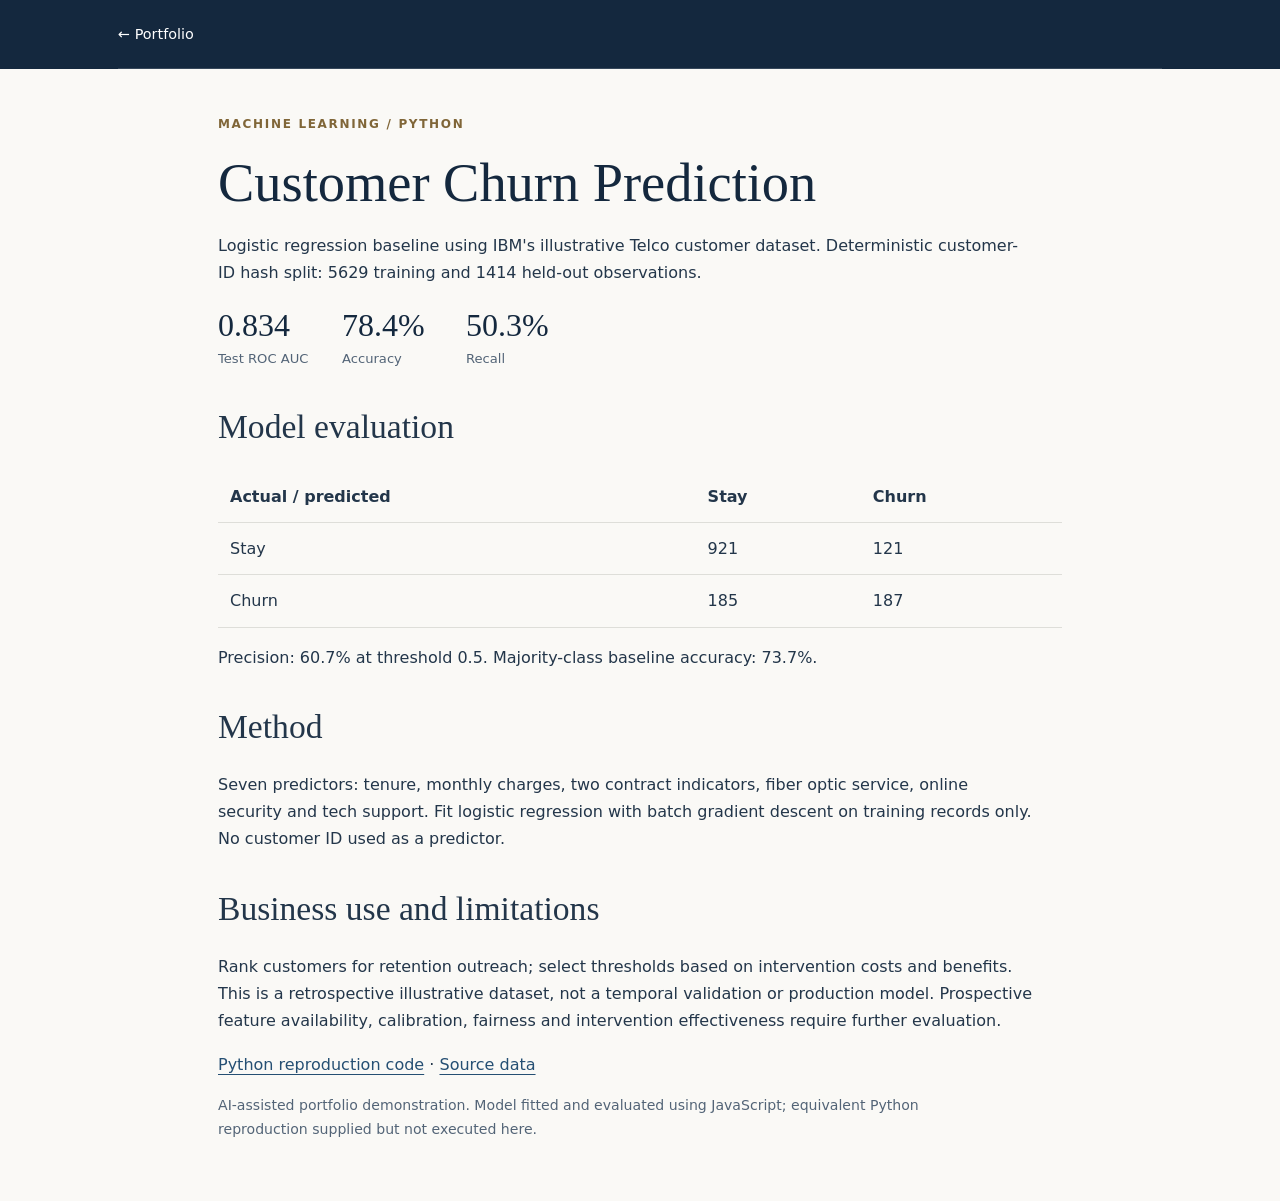
==== churn-model.html @ ad616620 "Publish evaluated churn prediction baseline" ====
<!doctype html><html lang="en"><meta charset="utf-8"><meta name="viewport" content="width=device-width,initial-scale=1"><title>Churn Prediction | Huining Diao</title><link rel="stylesheet" href="assets/portfolio.css"><body><header><div class="wrap"><nav><a href="./">← Portfolio</a></nav></div></header><article><div class="kicker">Machine learning / Python</div><h1>Customer Churn Prediction</h1><p>Logistic regression baseline using IBM's illustrative Telco customer dataset. Deterministic customer-ID hash split: 5629 training and 1414 held-out observations.</p><div class="metrics"><div><strong>0.834</strong><span>Test ROC AUC</span></div><div><strong>78.4%</strong><span>Accuracy</span></div><div><strong>50.3%</strong><span>Recall</span></div></div><h2>Model evaluation</h2><table><tr><th>Actual / predicted</th><th>Stay</th><th>Churn</th></tr><tr><td>Stay</td><td>921</td><td>121</td></tr><tr><td>Churn</td><td>185</td><td>187</td></tr></table><p>Precision: 60.7% at threshold 0.5. Majority-class baseline accuracy: 73.7%.</p><h2>Method</h2><p>Seven predictors: tenure, monthly charges, two contract indicators, fiber optic service, online security and tech support. Fit logistic regression with batch gradient descent on training records only. No customer ID used as a predictor.</p><h2>Business use and limitations</h2><p>Rank customers for retention outreach; select thresholds based on intervention costs and benefits. This is a retrospective illustrative dataset, not a temporal validation or production model. Prospective feature availability, calibration, fairness and intervention effectiveness require further evaluation.</p><p><a href="analysis/churn_model.py">Python reproduction code</a> · <a href="https://github.com/IBM/telco-customer-churn-on-icp4d/blob/master/data/Telco-Customer-Churn.csv">Source data</a></p><p class="meta">AI-assisted portfolio demonstration. Model fitted and evaluated using JavaScript; equivalent Python reproduction supplied but not executed here.</p></article></body></html>
---- assets/portfolio.css ----
:root{--navy:#14283e;--ink:#23364a;--gold:#b79a65;--paper:#faf9f6;--line:#deded9}*{box-sizing:border-box}html{scroll-behavior:smooth}body{margin:0;background:var(--paper);color:var(--ink);font:16px/1.7 system-ui,-apple-system,BlinkMacSystemFont,"Segoe UI",sans-serif}a{color:#254f73;text-underline-offset:4px}a:hover{color:#8a6b36}a:focus-visible{outline:3px solid var(--gold);outline-offset:4px}.wrap{max-width:1100px;margin:auto;padding:0 28px}header{background:var(--navy);color:#fff}nav{display:flex;justify-content:space-between;align-items:center;gap:18px;flex-wrap:wrap;padding:22px 0;border-bottom:1px solid #ffffff26}nav a{color:#fff;text-decoration:none;font-size:.9rem}nav div{display:flex;gap:20px;flex-wrap:wrap}.brand{font-weight:700;letter-spacing:.08em}.hero{padding:76px 0 68px;max-width:850px}.eyebrow{color:#dfc391;font-size:.78rem;letter-spacing:.16em;text-transform:uppercase;font-weight:700}h1,h2,h3{line-height:1.2}h1{font-family:Georgia,serif;font-weight:400;font-size:clamp(2.8rem,7vw,5.4rem);margin:16px 0}h2{font-family:Georgia,serif;font-weight:400;font-size:2.1rem;margin:0 0 24px}h3{font-size:1.15rem;margin:0 0 8px}.hero p{max-width:690px;color:#dce4ed;font-size:1.12rem}.hero .subtitle{font-size:1.35rem;color:#fff}.button{display:inline-block;padding:10px 19px;background:#e0c693;color:#14283e;text-decoration:none;font-weight:700;border-radius:4px;margin-top:12px}section{padding:54px 0;border-bottom:1px solid var(--line)}.kicker{font-size:.75rem;color:#806638;letter-spacing:.14em;text-transform:uppercase;font-weight:700;margin-bottom:8px}.grid{display:grid;grid-template-columns:repeat(2,minmax(0,1fr));gap:22px}.card{background:white;border:1px solid var(--line);border-radius:8px;padding:24px;overflow:hidden}.card img{width:100%;height:auto;display:block;border-radius:4px;margin:16px 0}.meta{font-size:.88rem;color:#536477}.role{padding:23px 0;border-top:1px solid var(--line);display:grid;grid-template-columns:1fr 2fr;gap:24px}.role p{margin:0 0 10px}.metrics{display:flex;gap:24px;flex-wrap:wrap;margin:20px 0}.metrics strong{display:block;font:2rem Georgia,serif;color:var(--navy)}.metrics span{font-size:.82rem;color:#536477}.tags{display:flex;flex-wrap:wrap;gap:8px}.tags span{border:1px solid #cdd5dd;padding:5px 12px;border-radius:4px;font-size:.88rem;background:#fff}footer{padding:30px 0;color:#536477;font-size:.85rem}article{max-width:900px;margin:auto;padding:45px 28px}article h1{font-size:clamp(2rem,5vw,3.4rem);color:var(--navy)}article img{max-width:100%;height:auto}article table{border-collapse:collapse;width:100%}article th,article td{padding:12px;border-bottom:1px solid var(--line);text-align:left}article h2{margin-top:36px}article p{max-width:80ch}@media(max-width:650px){.grid,.role{grid-template-columns:1fr}.hero{padding:45px 0}.wrap{padding:0 20px}section{padding:36px 0}nav div{gap:12px}}
/* Refinements for recruiting and accessibility */
.hero-actions{display:flex;align-items:center;gap:14px;flex-wrap:wrap;margin-top:24px}.hero-actions .button{margin:0}.secondary-button{display:inline-block;color:#fff;border:1px solid #ffffff65;padding:9px 18px;border-radius:4px;text-decoration:none;font-weight:600}.secondary-button:hover{color:#f0d5a1;border-color:#f0d5a1}.hero-proof{display:flex;gap:12px 24px;flex-wrap:wrap;margin-top:34px;padding-top:20px;border-top:1px solid #ffffff26;color:#dce4ed;font-size:.85rem}.hero-proof span:before{content:"";display:inline-block;width:6px;height:6px;background:#dfc391;margin-right:9px;vertical-align:2px}.grid>.card{display:flex;flex-direction:column;max-width:none;margin:0}.grid>.card>a:last-child{margin-top:auto;padding-top:12px;font-weight:650}.grid>.card img{aspect-ratio:16/10;object-fit:contain;background:#f7f8fa;border:1px solid #e8ebef}.card .meta{font-size:.73rem;letter-spacing:.07em;font-weight:650;margin-bottom:10px}.role .metrics{margin-bottom:0}.metrics>div{min-width:100px}.footer-inner{display:flex;justify-content:space-between;gap:20px;flex-wrap:wrap}.skip-link{position:absolute;left:12px;top:-100px;background:#fff;padding:10px;z-index:10}.skip-link:focus{top:12px}section{scroll-margin-top:16px}article img{border-radius:5px}article.card h3{margin-top:4px}a.button:hover{background:#f0d5a1;color:#14283e}@media(prefers-reduced-motion:reduce){html{scroll-behavior:auto}}@media(max-width:650px){.hero-proof{display:grid;gap:8px}.metrics{gap:15px}.metrics strong{font-size:1.65rem}.card{padding:18px}.hero-actions{align-items:stretch;flex-direction:column}.hero-actions a{text-align:center}.role{gap:10px}}
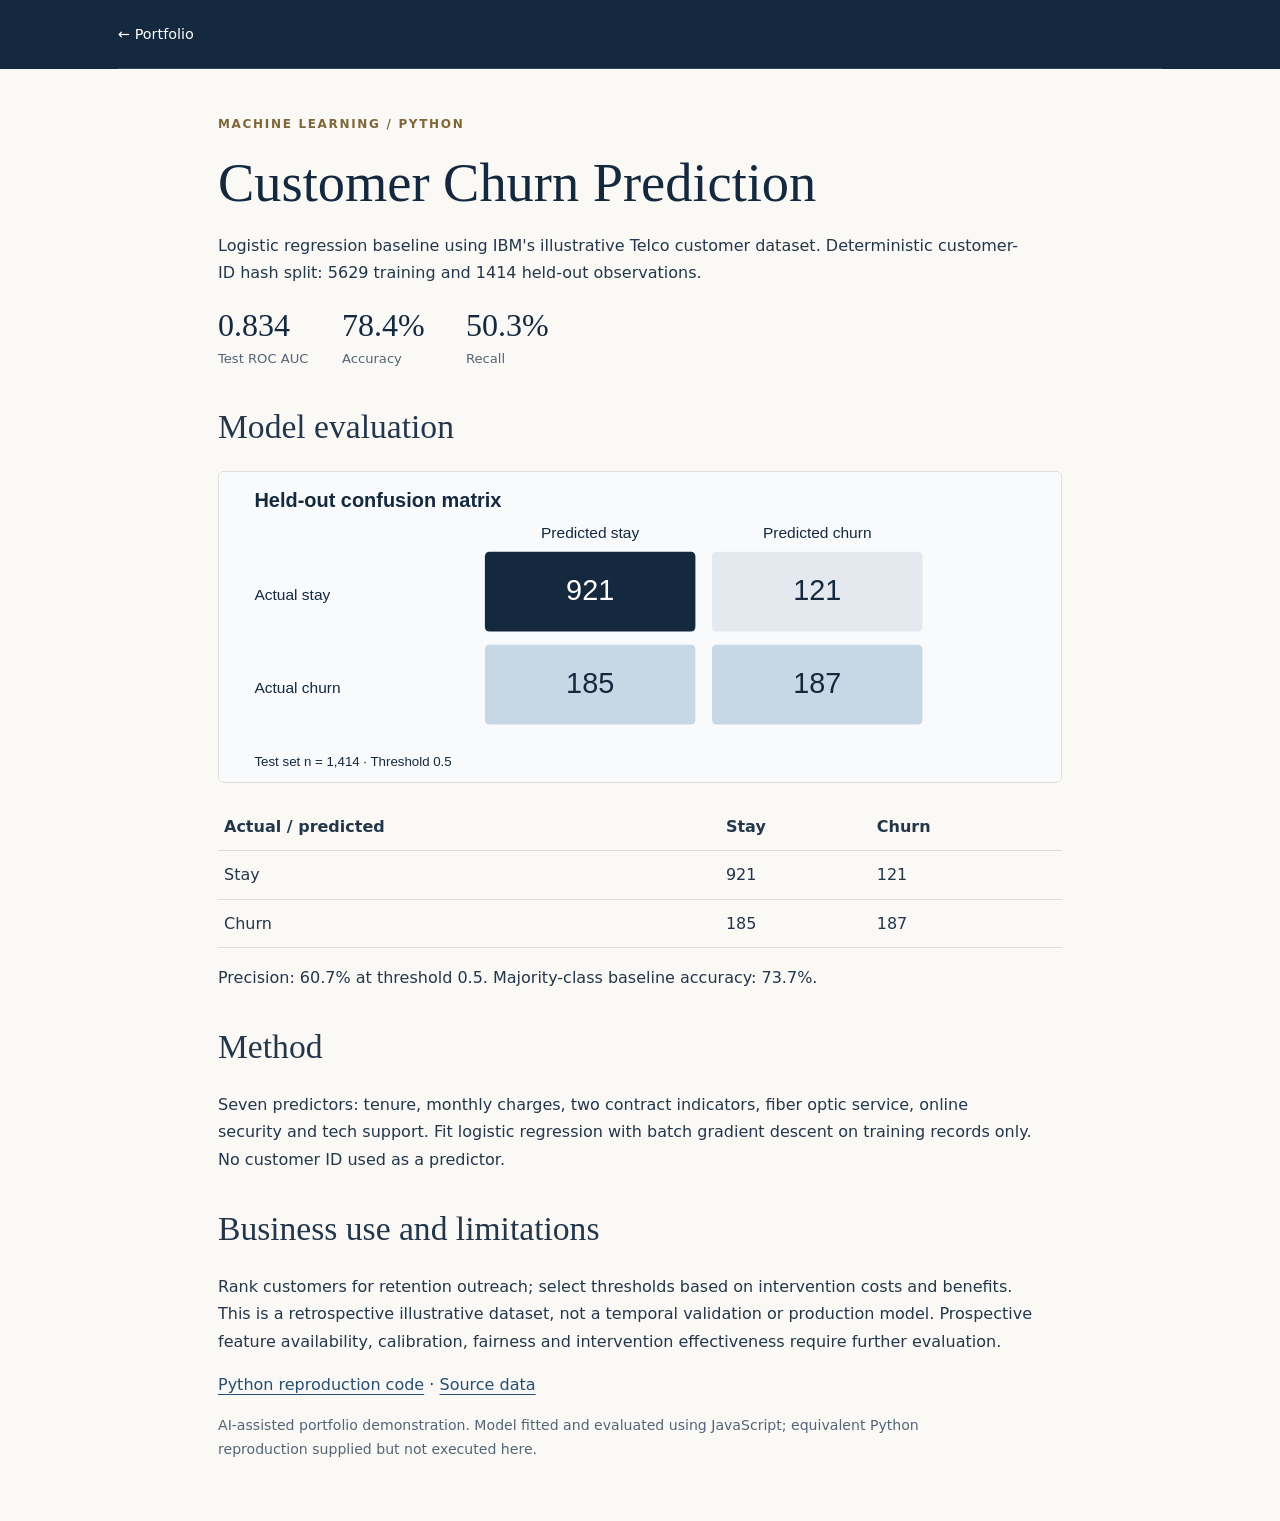
==== commit 1d56a5a6: "Add consistent analytical visualization to case study" ====
--- a/churn-model.html
+++ b/churn-model.html
@@ -1 +1 @@
-<!doctype html><html lang="en"><meta charset="utf-8"><meta name="viewport" content="width=device-width,initial-scale=1"><title>Churn Prediction | Huining Diao</title><link rel="stylesheet" href="assets/portfolio.css"><body><header><div class="wrap"><nav><a href="./">← Portfolio</a></nav></div></header><article><div class="kicker">Machine learning / Python</div><h1>Customer Churn Prediction</h1><p>Logistic regression baseline using IBM's illustrative Telco customer dataset. Deterministic customer-ID hash split: 5629 training and 1414 held-out observations.</p><div class="metrics"><div><strong>0.834</strong><span>Test ROC AUC</span></div><div><strong>78.4%</strong><span>Accuracy</span></div><div><strong>50.3%</strong><span>Recall</span></div></div><h2>Model evaluation</h2><table><tr><th>Actual / predicted</th><th>Stay</th><th>Churn</th></tr><tr><td>Stay</td><td>921</td><td>121</td></tr><tr><td>Churn</td><td>185</td><td>187</td></tr></table><p>Precision: 60.7% at threshold 0.5. Majority-class baseline accuracy: 73.7%.</p><h2>Method</h2><p>Seven predictors: tenure, monthly charges, two contract indicators, fiber optic service, online security and tech support. Fit logistic regression with batch gradient descent on training records only. No customer ID used as a predictor.</p><h2>Business use and limitations</h2><p>Rank customers for retention outreach; select thresholds based on intervention costs and benefits. This is a retrospective illustrative dataset, not a temporal validation or production model. Prospective feature availability, calibration, fairness and intervention effectiveness require further evaluation.</p><p><a href="analysis/churn_model.py">Python reproduction code</a> · <a href="https://github.com/IBM/telco-customer-churn-on-icp4d/blob/master/data/Telco-Customer-Churn.csv">Source data</a></p><p class="meta">AI-assisted portfolio demonstration. Model fitted and evaluated using JavaScript; equivalent Python reproduction supplied but not executed here.</p></article></body></html>+<!doctype html><html lang="en"><meta charset="utf-8"><meta name="viewport" content="width=device-width,initial-scale=1"><link rel="icon" href="assets/favicon.svg" type="image/svg+xml"><title>Churn Prediction | Huining Diao</title><link rel="stylesheet" href="assets/portfolio.css"><body><header><div class="wrap"><nav><a href="./">← Portfolio</a></nav></div></header><article><div class="kicker">Machine learning / Python</div><h1>Customer Churn Prediction</h1><p>Logistic regression baseline using IBM's illustrative Telco customer dataset. Deterministic customer-ID hash split: 5629 training and 1414 held-out observations.</p><div class="metrics"><div><strong>0.834</strong><span>Test ROC AUC</span></div><div><strong>78.4%</strong><span>Accuracy</span></div><div><strong>50.3%</strong><span>Recall</span></div></div><h2>Model evaluation</h2><img src="assets/churn-model.svg" alt="Model evaluation" width="760" height="280"><table><tr><th>Actual / predicted</th><th>Stay</th><th>Churn</th></tr><tr><td>Stay</td><td>921</td><td>121</td></tr><tr><td>Churn</td><td>185</td><td>187</td></tr></table><p>Precision: 60.7% at threshold 0.5. Majority-class baseline accuracy: 73.7%.</p><h2>Method</h2><p>Seven predictors: tenure, monthly charges, two contract indicators, fiber optic service, online security and tech support. Fit logistic regression with batch gradient descent on training records only. No customer ID used as a predictor.</p><h2>Business use and limitations</h2><p>Rank customers for retention outreach; select thresholds based on intervention costs and benefits. This is a retrospective illustrative dataset, not a temporal validation or production model. Prospective feature availability, calibration, fairness and intervention effectiveness require further evaluation.</p><p><a href="analysis/churn_model.py">Python reproduction code</a> · <a href="https://github.com/IBM/telco-customer-churn-on-icp4d/blob/master/data/Telco-Customer-Churn.csv">Source data</a></p><p class="meta">AI-assisted portfolio demonstration. Model fitted and evaluated using JavaScript; equivalent Python reproduction supplied but not executed here.</p></article></body></html>
--- a/assets/portfolio.css
+++ b/assets/portfolio.css
@@ -1,3 +1,4 @@
 :root{--navy:#14283e;--ink:#23364a;--gold:#b79a65;--paper:#faf9f6;--line:#deded9}*{box-sizing:border-box}html{scroll-behavior:smooth}body{margin:0;background:var(--paper);color:var(--ink);font:16px/1.7 system-ui,-apple-system,BlinkMacSystemFont,"Segoe UI",sans-serif}a{color:#254f73;text-underline-offset:4px}a:hover{color:#8a6b36}a:focus-visible{outline:3px solid var(--gold);outline-offset:4px}.wrap{max-width:1100px;margin:auto;padding:0 28px}header{background:var(--navy);color:#fff}nav{display:flex;justify-content:space-between;align-items:center;gap:18px;flex-wrap:wrap;padding:22px 0;border-bottom:1px solid #ffffff26}nav a{color:#fff;text-decoration:none;font-size:.9rem}nav div{display:flex;gap:20px;flex-wrap:wrap}.brand{font-weight:700;letter-spacing:.08em}.hero{padding:76px 0 68px;max-width:850px}.eyebrow{color:#dfc391;font-size:.78rem;letter-spacing:.16em;text-transform:uppercase;font-weight:700}h1,h2,h3{line-height:1.2}h1{font-family:Georgia,serif;font-weight:400;font-size:clamp(2.8rem,7vw,5.4rem);margin:16px 0}h2{font-family:Georgia,serif;font-weight:400;font-size:2.1rem;margin:0 0 24px}h3{font-size:1.15rem;margin:0 0 8px}.hero p{max-width:690px;color:#dce4ed;font-size:1.12rem}.hero .subtitle{font-size:1.35rem;color:#fff}.button{display:inline-block;padding:10px 19px;background:#e0c693;color:#14283e;text-decoration:none;font-weight:700;border-radius:4px;margin-top:12px}section{padding:54px 0;border-bottom:1px solid var(--line)}.kicker{font-size:.75rem;color:#806638;letter-spacing:.14em;text-transform:uppercase;font-weight:700;margin-bottom:8px}.grid{display:grid;grid-template-columns:repeat(2,minmax(0,1fr));gap:22px}.card{background:white;border:1px solid var(--line);border-radius:8px;padding:24px;overflow:hidden}.card img{width:100%;height:auto;display:block;border-radius:4px;margin:16px 0}.meta{font-size:.88rem;color:#536477}.role{padding:23px 0;border-top:1px solid var(--line);display:grid;grid-template-columns:1fr 2fr;gap:24px}.role p{margin:0 0 10px}.metrics{display:flex;gap:24px;flex-wrap:wrap;margin:20px 0}.metrics strong{display:block;font:2rem Georgia,serif;color:var(--navy)}.metrics span{font-size:.82rem;color:#536477}.tags{display:flex;flex-wrap:wrap;gap:8px}.tags span{border:1px solid #cdd5dd;padding:5px 12px;border-radius:4px;font-size:.88rem;background:#fff}footer{padding:30px 0;color:#536477;font-size:.85rem}article{max-width:900px;margin:auto;padding:45px 28px}article h1{font-size:clamp(2rem,5vw,3.4rem);color:var(--navy)}article img{max-width:100%;height:auto}article table{border-collapse:collapse;width:100%}article th,article td{padding:12px;border-bottom:1px solid var(--line);text-align:left}article h2{margin-top:36px}article p{max-width:80ch}@media(max-width:650px){.grid,.role{grid-template-columns:1fr}.hero{padding:45px 0}.wrap{padding:0 20px}section{padding:36px 0}nav div{gap:12px}}
 /* Refinements for recruiting and accessibility */
-.hero-actions{display:flex;align-items:center;gap:14px;flex-wrap:wrap;margin-top:24px}.hero-actions .button{margin:0}.secondary-button{display:inline-block;color:#fff;border:1px solid #ffffff65;padding:9px 18px;border-radius:4px;text-decoration:none;font-weight:600}.secondary-button:hover{color:#f0d5a1;border-color:#f0d5a1}.hero-proof{display:flex;gap:12px 24px;flex-wrap:wrap;margin-top:34px;padding-top:20px;border-top:1px solid #ffffff26;color:#dce4ed;font-size:.85rem}.hero-proof span:before{content:"";display:inline-block;width:6px;height:6px;background:#dfc391;margin-right:9px;vertical-align:2px}.grid>.card{display:flex;flex-direction:column;max-width:none;margin:0}.grid>.card>a:last-child{margin-top:auto;padding-top:12px;font-weight:650}.grid>.card img{aspect-ratio:16/10;object-fit:contain;background:#f7f8fa;border:1px solid #e8ebef}.card .meta{font-size:.73rem;letter-spacing:.07em;font-weight:650;margin-bottom:10px}.role .metrics{margin-bottom:0}.metrics>div{min-width:100px}.footer-inner{display:flex;justify-content:space-between;gap:20px;flex-wrap:wrap}.skip-link{position:absolute;left:12px;top:-100px;background:#fff;padding:10px;z-index:10}.skip-link:focus{top:12px}section{scroll-margin-top:16px}article img{border-radius:5px}article.card h3{margin-top:4px}a.button:hover{background:#f0d5a1;color:#14283e}@media(prefers-reduced-motion:reduce){html{scroll-behavior:auto}}@media(max-width:650px){.hero-proof{display:grid;gap:8px}.metrics{gap:15px}.metrics strong{font-size:1.65rem}.card{padding:18px}.hero-actions{align-items:stretch;flex-direction:column}.hero-actions a{text-align:center}.role{gap:10px}}+.hero-actions{display:flex;align-items:center;gap:14px;flex-wrap:wrap;margin-top:24px}.hero-actions .button{margin:0}.secondary-button{display:inline-block;color:#fff;border:1px solid #ffffff65;padding:9px 18px;border-radius:4px;text-decoration:none;font-weight:600}.secondary-button:hover{color:#f0d5a1;border-color:#f0d5a1}.hero-proof{display:flex;gap:12px 24px;flex-wrap:wrap;margin-top:34px;padding-top:20px;border-top:1px solid #ffffff26;color:#dce4ed;font-size:.85rem}.hero-proof span:before{content:"";display:inline-block;width:6px;height:6px;background:#dfc391;margin-right:9px;vertical-align:2px}.grid>.card{display:flex;flex-direction:column;max-width:none;margin:0}.grid>.card>a:last-child{margin-top:auto;padding-top:12px;font-weight:650}.grid>.card img{aspect-ratio:16/10;object-fit:contain;background:#f7f8fa;border:1px solid #e8ebef}.card .meta{font-size:.73rem;letter-spacing:.07em;font-weight:650;margin-bottom:10px}.role .metrics{margin-bottom:0}.metrics>div{min-width:100px}.footer-inner{display:flex;justify-content:space-between;gap:20px;flex-wrap:wrap}.skip-link{position:absolute;left:12px;top:-100px;background:#fff;padding:10px;z-index:10}.skip-link:focus{top:12px}section{scroll-margin-top:16px}article img{border-radius:5px}article.card h3{margin-top:4px}a.button:hover{background:#f0d5a1;color:#14283e}@media(prefers-reduced-motion:reduce){html{scroll-behavior:auto}}@media(max-width:650px){.hero-proof{display:grid;gap:8px}.metrics{gap:15px}.metrics strong{font-size:1.65rem}.card{padding:18px}.hero-actions{align-items:stretch;flex-direction:column}.hero-actions a{text-align:center}.role{gap:10px}}
+.project-grid{grid-template-columns:repeat(6,minmax(0,1fr))}.project-grid>.card{grid-column:span 2}.project-grid>.card:nth-child(n+4){grid-column:span 3}.project-grid>.card img{width:100%;height:auto;aspect-ratio:16/10;object-fit:contain;padding:8px;background:#f8fafc}.project-grid h3{min-height:2.4em}.project-grid .metrics{gap:12px}.project-grid .metrics strong{font-size:1.6rem}.project-grid .metrics>div{min-width:0;flex:1}.project-grid .metrics span{display:block;line-height:1.4}article>svg,article>img{display:block;width:100%;height:auto;margin:20px 0;border:1px solid #deded9;border-radius:6px}article table{font-size:clamp(.75rem,2.5vw,1rem);overflow-wrap:anywhere}article th,article td{padding:10px 6px}@media(max-width:850px){.project-grid>.card,.project-grid>.card:nth-child(n+4){grid-column:span 3}}@media(max-width:650px){.project-grid>.card,.project-grid>.card:nth-child(n+4){grid-column:span 6}.project-grid h3{min-height:0}}
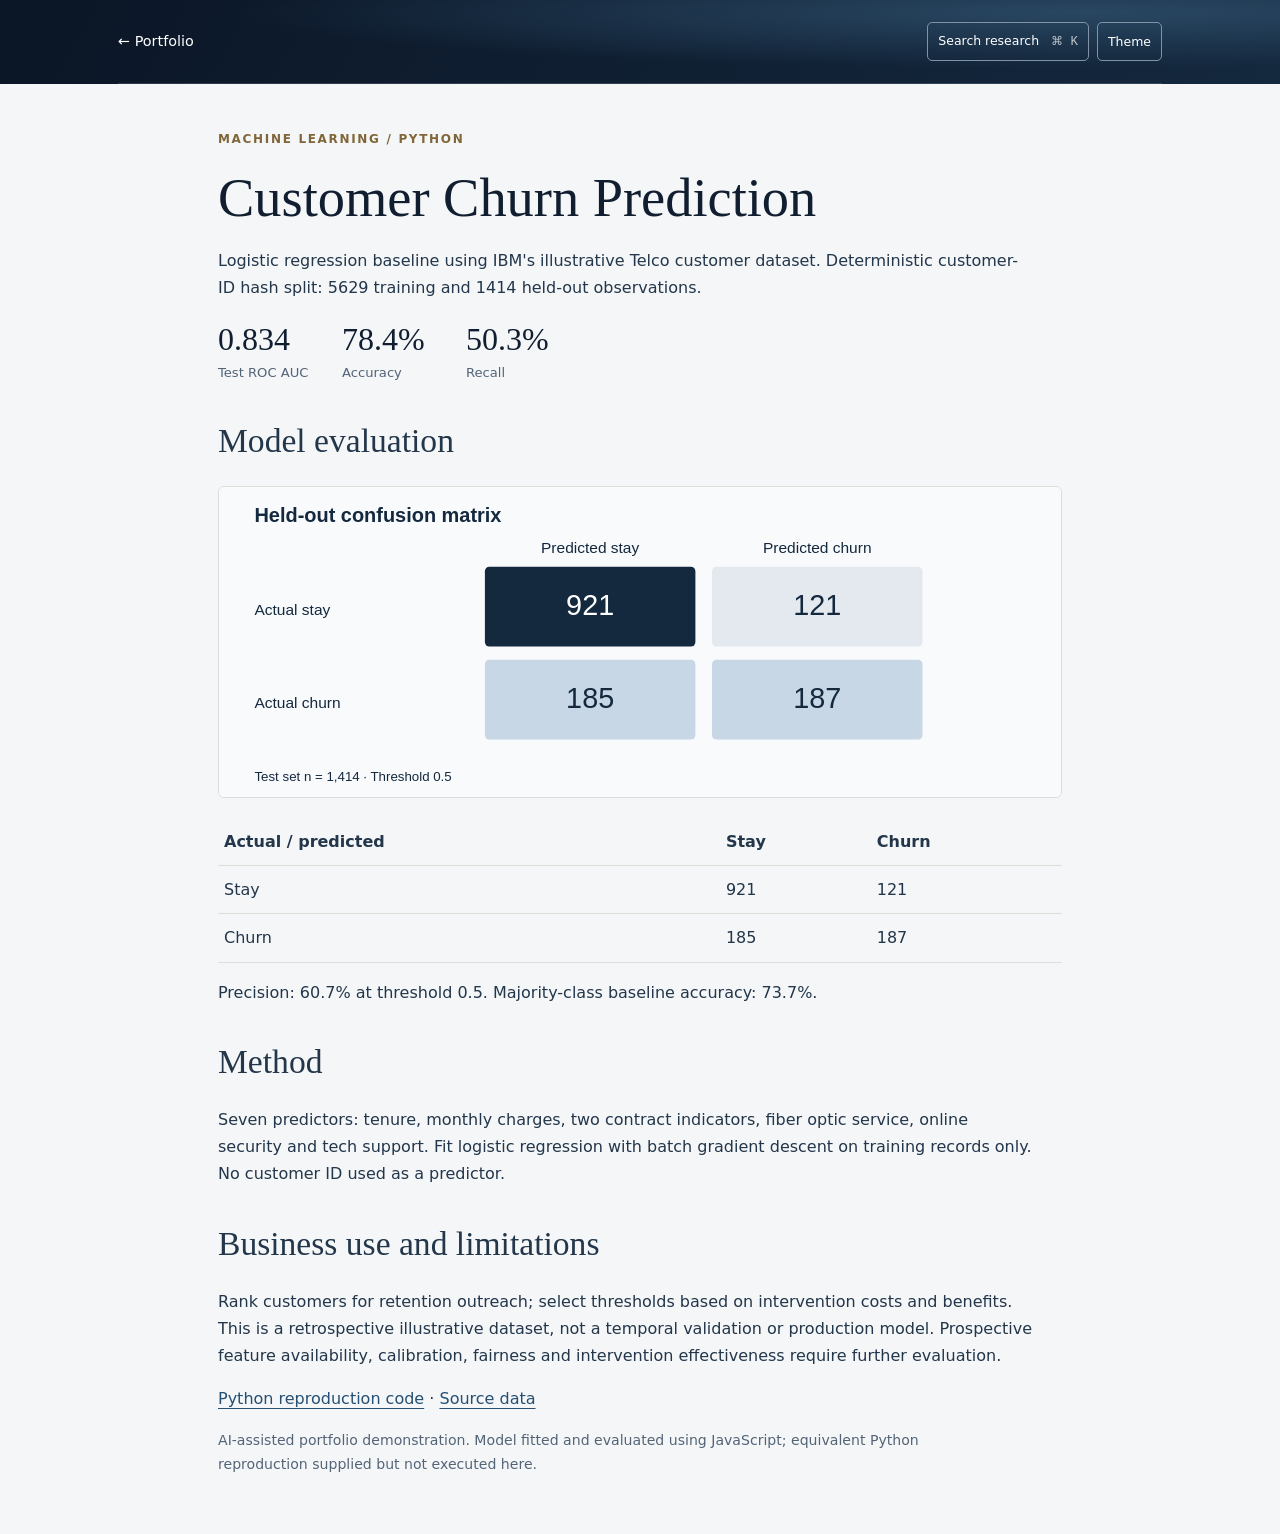
==== commit 1f63a2d8: "Enable shared navigation on churn model" ====
--- a/churn-model.html
+++ b/churn-model.html
@@ -1 +1 @@
-<!doctype html><html lang="en"><meta charset="utf-8"><meta name="viewport" content="width=device-width,initial-scale=1"><link rel="icon" href="assets/favicon.svg" type="image/svg+xml"><title>Churn Prediction | Huining Diao</title><link rel="stylesheet" href="assets/portfolio.css"><body><header><div class="wrap"><nav><a href="./">← Portfolio</a></nav></div></header><article><div class="kicker">Machine learning / Python</div><h1>Customer Churn Prediction</h1><p>Logistic regression baseline using IBM's illustrative Telco customer dataset. Deterministic customer-ID hash split: 5629 training and 1414 held-out observations.</p><div class="metrics"><div><strong>0.834</strong><span>Test ROC AUC</span></div><div><strong>78.4%</strong><span>Accuracy</span></div><div><strong>50.3%</strong><span>Recall</span></div></div><h2>Model evaluation</h2><img src="assets/churn-model.svg" alt="Model evaluation" width="760" height="280"><table><tr><th>Actual / predicted</th><th>Stay</th><th>Churn</th></tr><tr><td>Stay</td><td>921</td><td>121</td></tr><tr><td>Churn</td><td>185</td><td>187</td></tr></table><p>Precision: 60.7% at threshold 0.5. Majority-class baseline accuracy: 73.7%.</p><h2>Method</h2><p>Seven predictors: tenure, monthly charges, two contract indicators, fiber optic service, online security and tech support. Fit logistic regression with batch gradient descent on training records only. No customer ID used as a predictor.</p><h2>Business use and limitations</h2><p>Rank customers for retention outreach; select thresholds based on intervention costs and benefits. This is a retrospective illustrative dataset, not a temporal validation or production model. Prospective feature availability, calibration, fairness and intervention effectiveness require further evaluation.</p><p><a href="analysis/churn_model.py">Python reproduction code</a> · <a href="https://github.com/IBM/telco-customer-churn-on-icp4d/blob/master/data/Telco-Customer-Churn.csv">Source data</a></p><p class="meta">AI-assisted portfolio demonstration. Model fitted and evaluated using JavaScript; equivalent Python reproduction supplied but not executed here.</p></article></body></html>+<!doctype html><html lang="en"><meta charset="utf-8"><meta name="viewport" content="width=device-width,initial-scale=1"><link rel="icon" href="assets/favicon.svg" type="image/svg+xml"><title>Churn Prediction | Huining Diao</title><link rel="stylesheet" href="assets/portfolio.css"><body><header><div class="wrap"><nav><a href="./">← Portfolio</a></nav></div></header><article><div class="kicker">Machine learning / Python</div><h1>Customer Churn Prediction</h1><p>Logistic regression baseline using IBM's illustrative Telco customer dataset. Deterministic customer-ID hash split: 5629 training and 1414 held-out observations.</p><div class="metrics"><div><strong>0.834</strong><span>Test ROC AUC</span></div><div><strong>78.4%</strong><span>Accuracy</span></div><div><strong>50.3%</strong><span>Recall</span></div></div><h2>Model evaluation</h2><img src="assets/churn-model.svg" alt="Model evaluation" width="760" height="280"><table><tr><th>Actual / predicted</th><th>Stay</th><th>Churn</th></tr><tr><td>Stay</td><td>921</td><td>121</td></tr><tr><td>Churn</td><td>185</td><td>187</td></tr></table><p>Precision: 60.7% at threshold 0.5. Majority-class baseline accuracy: 73.7%.</p><h2>Method</h2><p>Seven predictors: tenure, monthly charges, two contract indicators, fiber optic service, online security and tech support. Fit logistic regression with batch gradient descent on training records only. No customer ID used as a predictor.</p><h2>Business use and limitations</h2><p>Rank customers for retention outreach; select thresholds based on intervention costs and benefits. This is a retrospective illustrative dataset, not a temporal validation or production model. Prospective feature availability, calibration, fairness and intervention effectiveness require further evaluation.</p><p><a href="analysis/churn_model.py">Python reproduction code</a> · <a href="https://github.com/IBM/telco-customer-churn-on-icp4d/blob/master/data/Telco-Customer-Churn.csv">Source data</a></p><p class="meta">AI-assisted portfolio demonstration. Model fitted and evaluated using JavaScript; equivalent Python reproduction supplied but not executed here.</p></article><script src="assets/experience.js" defer></script></body></html>
--- a/assets/portfolio.css
+++ b/assets/portfolio.css
@@ -1,4 +1,68 @@
 :root{--navy:#14283e;--ink:#23364a;--gold:#b79a65;--paper:#faf9f6;--line:#deded9}*{box-sizing:border-box}html{scroll-behavior:smooth}body{margin:0;background:var(--paper);color:var(--ink);font:16px/1.7 system-ui,-apple-system,BlinkMacSystemFont,"Segoe UI",sans-serif}a{color:#254f73;text-underline-offset:4px}a:hover{color:#8a6b36}a:focus-visible{outline:3px solid var(--gold);outline-offset:4px}.wrap{max-width:1100px;margin:auto;padding:0 28px}header{background:var(--navy);color:#fff}nav{display:flex;justify-content:space-between;align-items:center;gap:18px;flex-wrap:wrap;padding:22px 0;border-bottom:1px solid #ffffff26}nav a{color:#fff;text-decoration:none;font-size:.9rem}nav div{display:flex;gap:20px;flex-wrap:wrap}.brand{font-weight:700;letter-spacing:.08em}.hero{padding:76px 0 68px;max-width:850px}.eyebrow{color:#dfc391;font-size:.78rem;letter-spacing:.16em;text-transform:uppercase;font-weight:700}h1,h2,h3{line-height:1.2}h1{font-family:Georgia,serif;font-weight:400;font-size:clamp(2.8rem,7vw,5.4rem);margin:16px 0}h2{font-family:Georgia,serif;font-weight:400;font-size:2.1rem;margin:0 0 24px}h3{font-size:1.15rem;margin:0 0 8px}.hero p{max-width:690px;color:#dce4ed;font-size:1.12rem}.hero .subtitle{font-size:1.35rem;color:#fff}.button{display:inline-block;padding:10px 19px;background:#e0c693;color:#14283e;text-decoration:none;font-weight:700;border-radius:4px;margin-top:12px}section{padding:54px 0;border-bottom:1px solid var(--line)}.kicker{font-size:.75rem;color:#806638;letter-spacing:.14em;text-transform:uppercase;font-weight:700;margin-bottom:8px}.grid{display:grid;grid-template-columns:repeat(2,minmax(0,1fr));gap:22px}.card{background:white;border:1px solid var(--line);border-radius:8px;padding:24px;overflow:hidden}.card img{width:100%;height:auto;display:block;border-radius:4px;margin:16px 0}.meta{font-size:.88rem;color:#536477}.role{padding:23px 0;border-top:1px solid var(--line);display:grid;grid-template-columns:1fr 2fr;gap:24px}.role p{margin:0 0 10px}.metrics{display:flex;gap:24px;flex-wrap:wrap;margin:20px 0}.metrics strong{display:block;font:2rem Georgia,serif;color:var(--navy)}.metrics span{font-size:.82rem;color:#536477}.tags{display:flex;flex-wrap:wrap;gap:8px}.tags span{border:1px solid #cdd5dd;padding:5px 12px;border-radius:4px;font-size:.88rem;background:#fff}footer{padding:30px 0;color:#536477;font-size:.85rem}article{max-width:900px;margin:auto;padding:45px 28px}article h1{font-size:clamp(2rem,5vw,3.4rem);color:var(--navy)}article img{max-width:100%;height:auto}article table{border-collapse:collapse;width:100%}article th,article td{padding:12px;border-bottom:1px solid var(--line);text-align:left}article h2{margin-top:36px}article p{max-width:80ch}@media(max-width:650px){.grid,.role{grid-template-columns:1fr}.hero{padding:45px 0}.wrap{padding:0 20px}section{padding:36px 0}nav div{gap:12px}}
 /* Refinements for recruiting and accessibility */
 .hero-actions{display:flex;align-items:center;gap:14px;flex-wrap:wrap;margin-top:24px}.hero-actions .button{margin:0}.secondary-button{display:inline-block;color:#fff;border:1px solid #ffffff65;padding:9px 18px;border-radius:4px;text-decoration:none;font-weight:600}.secondary-button:hover{color:#f0d5a1;border-color:#f0d5a1}.hero-proof{display:flex;gap:12px 24px;flex-wrap:wrap;margin-top:34px;padding-top:20px;border-top:1px solid #ffffff26;color:#dce4ed;font-size:.85rem}.hero-proof span:before{content:"";display:inline-block;width:6px;height:6px;background:#dfc391;margin-right:9px;vertical-align:2px}.grid>.card{display:flex;flex-direction:column;max-width:none;margin:0}.grid>.card>a:last-child{margin-top:auto;padding-top:12px;font-weight:650}.grid>.card img{aspect-ratio:16/10;object-fit:contain;background:#f7f8fa;border:1px solid #e8ebef}.card .meta{font-size:.73rem;letter-spacing:.07em;font-weight:650;margin-bottom:10px}.role .metrics{margin-bottom:0}.metrics>div{min-width:100px}.footer-inner{display:flex;justify-content:space-between;gap:20px;flex-wrap:wrap}.skip-link{position:absolute;left:12px;top:-100px;background:#fff;padding:10px;z-index:10}.skip-link:focus{top:12px}section{scroll-margin-top:16px}article img{border-radius:5px}article.card h3{margin-top:4px}a.button:hover{background:#f0d5a1;color:#14283e}@media(prefers-reduced-motion:reduce){html{scroll-behavior:auto}}@media(max-width:650px){.hero-proof{display:grid;gap:8px}.metrics{gap:15px}.metrics strong{font-size:1.65rem}.card{padding:18px}.hero-actions{align-items:stretch;flex-direction:column}.hero-actions a{text-align:center}.role{gap:10px}}
-.project-grid{grid-template-columns:repeat(6,minmax(0,1fr))}.project-grid>.card{grid-column:span 2}.project-grid>.card:nth-child(n+4){grid-column:span 3}.project-grid>.card img{width:100%;height:auto;aspect-ratio:16/10;object-fit:contain;padding:8px;background:#f8fafc}.project-grid h3{min-height:2.4em}.project-grid .metrics{gap:12px}.project-grid .metrics strong{font-size:1.6rem}.project-grid .metrics>div{min-width:0;flex:1}.project-grid .metrics span{display:block;line-height:1.4}article>svg,article>img{display:block;width:100%;height:auto;margin:20px 0;border:1px solid #deded9;border-radius:6px}article table{font-size:clamp(.75rem,2.5vw,1rem);overflow-wrap:anywhere}article th,article td{padding:10px 6px}@media(max-width:850px){.project-grid>.card,.project-grid>.card:nth-child(n+4){grid-column:span 3}}@media(max-width:650px){.project-grid>.card,.project-grid>.card:nth-child(n+4){grid-column:span 6}.project-grid h3{min-height:0}}+.project-grid{grid-template-columns:repeat(6,minmax(0,1fr))}.project-grid>.card{grid-column:span 2}.project-grid>.card:nth-child(n+4){grid-column:span 3}.project-grid>.card img{width:100%;height:auto;aspect-ratio:16/10;object-fit:contain;padding:8px;background:#f8fafc}.project-grid h3{min-height:2.4em}.project-grid .metrics{gap:12px}.project-grid .metrics strong{font-size:1.6rem}.project-grid .metrics>div{min-width:0;flex:1}.project-grid .metrics span{display:block;line-height:1.4}article>svg,article>img{display:block;width:100%;height:auto;margin:20px 0;border:1px solid #deded9;border-radius:6px}article table{font-size:clamp(.75rem,2.5vw,1rem);overflow-wrap:anywhere}article th,article td{padding:10px 6px}@media(max-width:850px){.project-grid>.card,.project-grid>.card:nth-child(n+4){grid-column:span 3}}@media(max-width:650px){.project-grid>.card,.project-grid>.card:nth-child(n+4){grid-column:span 6}.project-grid h3{min-height:0}}
+.expertise-grid{display:grid;grid-template-columns:repeat(3,minmax(0,1fr));gap:18px}.expertise-grid .card{padding:22px;border-top:3px solid #b79a65}.expertise-grid .card p{font-size:.94rem}.lead{max-width:780px;font-size:1.12rem;margin-bottom:28px}.process-grid{grid-template-columns:repeat(4,minmax(0,1fr))}.process-grid .card{border-top:3px solid #345573}@media(max-width:850px){.expertise-grid,.process-grid{grid-template-columns:repeat(2,minmax(0,1fr))}}@media(max-width:650px){.expertise-grid,.process-grid{grid-template-columns:1fr}}
+/* Research studio visual system */
+:root{--navy:#101e30;--paper:#f4f6f8;--gold:#b79a65}header{background:radial-gradient(ellipse at 85% 15%,#294762 0,transparent 55%),linear-gradient(120deg,#0b1626,#14283e)}.hero{max-width:960px;padding:90px 0 80px}.hero h1{letter-spacing:-.045em}.hero .subtitle{letter-spacing:.025em}.card{box-shadow:0 5px 22px #10253d09;border-color:#dce3ea}.project-grid .card{border-top:3px solid #b79a65}.project-grid .card:hover{box-shadow:0 12px 30px #10253d18}.research-grid{display:grid;grid-template-columns:repeat(2,minmax(0,1fr));gap:18px}.research-grid .card{border-left:3px solid #b79a65}.research-grid a{font-weight:650}.lab{background:#101e30;color:#e8edf3;padding:24px;border-radius:8px}.lab label{display:block;margin:12px 0}.lab input{width:100%;padding:9px;border:1px solid #8292a5;border-radius:4px;font:inherit}.lab output{display:block;font:2rem Georgia,serif;color:#e0c693;margin:18px 0}.lab small{color:#c5d2df}.research-table{overflow-x:auto} @media(max-width:650px){.research-grid{grid-template-columns:1fr}.hero{padding:50px 0}}
+/* Evidence-led research journal */
+.case-header .hero{padding-top:66px;padding-bottom:72px;max-width:980px}
+.case-header .hero h1{max-width:820px;font-size:clamp(2.9rem,6vw,5.5rem)}
+.case-main{max-width:1160px}.case-main section{padding:55px 0}
+.case-main p{max-width:78ch}.case-intro>p{max-width:70ch}
+.stat-band{display:grid;grid-template-columns:repeat(3,minmax(0,1fr));gap:1px;background:#ccd8e3;border:1px solid #ccd8e3;border-radius:10px;overflow:hidden;margin-top:30px}
+.stat-band>div{background:#fff;padding:26px 24px;display:flex;flex-direction:column;gap:7px}
+.stat-value{font:400 clamp(1.85rem,3vw,2.8rem)/1.15 Georgia,serif;letter-spacing:-.045em;color:#14283e}
+.stat-band>div>span:last-child{color:#5e6f82;font-size:.84rem}
+.model-comparison{display:grid;grid-template-columns:1fr 1fr;gap:18px}
+.model-comparison .stat-value{margin:15px 0 0}
+.accent-card{border-top:4px solid #bc9859}
+.bar-track{height:10px;border-radius:10px;overflow:hidden;background:#e2e8ef;margin:20px 0}
+.bar-track span{display:block;height:100%;background:#b79a65;border-radius:10px}
+.figure-card{margin:24px 0;background:#fff;border:1px solid #dce3ea;padding:18px;border-radius:10px;box-shadow:0 8px 28px #10253d0b}
+.figure-card img{display:block;width:100%;max-width:1050px;height:auto;margin:auto}
+.figure-card figcaption{font-size:.88rem;color:#536477;border-top:1px solid #e2e8f0;padding-top:14px;margin-top:16px}
+.case-links{display:flex;gap:16px 24px;flex-wrap:wrap;align-items:center;margin-top:26px}
+.case-links a{font-weight:650}.case-links .button{margin-top:0}
+.pipeline-steps{display:grid;grid-template-columns:repeat(4,minmax(0,1fr));gap:14px;margin:25px 0}
+.pipeline-steps>div{background:#fff;border:1px solid #dce3ea;border-top:3px solid #b79a65;border-radius:6px;padding:20px}
+.pipeline-steps span{display:block;color:#90713f;font-size:.74rem;letter-spacing:.12em;margin-bottom:13px}
+.pipeline-steps strong{display:block;color:#14283e;font-size:1.04rem}
+.pipeline-steps p{font-size:.85rem;margin:8px 0 0;color:#566b80}
+.evidence-grid{display:grid;grid-template-columns:repeat(3,minmax(0,1fr));gap:18px}
+.evidence-grid .card{display:flex;flex-direction:column;padding:0;overflow:hidden}
+.evidence-grid .card .evidence-copy{padding:23px;display:flex;flex-direction:column;flex:1}
+.evidence-grid .card h3{font-size:1.14rem}
+.evidence-grid .card p{font-size:.92rem;flex:1}
+.evidence-grid .card img{aspect-ratio:16/10;object-fit:contain;width:100%;background:#f1f5f9;border-bottom:1px solid #e2e8f0;margin:0;border-radius:0;padding:8px}
+.evidence-grid .card a{font-weight:700;margin-top:12px}
+.ci-pill{display:inline-flex;align-items:center;font-size:.72rem;letter-spacing:.06em;color:#436552;gap:8px;font-weight:700;text-transform:uppercase}
+.ci-pill::before{content:"";width:7px;height:7px;border-radius:50%;background:#3c9873}
+@media(max-width:900px){.evidence-grid{grid-template-columns:repeat(2,minmax(0,1fr))}.pipeline-steps{grid-template-columns:repeat(2,minmax(0,1fr))}}
+@media(max-width:650px){.stat-band,.model-comparison,.evidence-grid,.pipeline-steps{grid-template-columns:1fr}.case-main section{padding:35px 0}.stat-band>div{padding:20px}.case-links{flex-direction:column;align-items:flex-start}}
+
+/* Executive research studio */
+header:has(.terminal)>.wrap{display:grid;grid-template-columns:minmax(0,1.2fr) minmax(0,.8fr);column-gap:38px;align-items:center;max-width:1280px}
+header:has(.terminal) nav{grid-column:1/-1}
+header:has(.terminal) .hero h1{font-size:clamp(3rem,5.8vw,5.2rem)}
+.terminal{background:#15283c;border:1px solid #ffffff30;border-radius:12px;padding:22px;box-shadow:0 20px 55px #0003;min-width:0;margin:30px 0;color:#e3eaf1}
+.terminal-top{display:flex;justify-content:space-between;gap:10px;font-size:.66rem;letter-spacing:.09em;color:#cbb58e}
+.terminal-tabs,.project-controls>div{display:flex;flex-wrap:wrap;gap:8px;margin:20px 0}
+.terminal-tabs button,.project-controls button{font:inherit;font-size:.8rem;padding:8px 12px;border-radius:5px;border:1px solid #8193a8;background:transparent;color:inherit;cursor:pointer}
+.terminal-tabs button[aria-pressed=true]{background:#e0c693;color:#14283e;border-color:#e0c693}
+.terminal-value{font:3.5rem/1.2 Georgia,serif;color:#e0c693;font-variant-numeric:tabular-nums}
+#terminal-label{font-size:.83rem;color:#c7d5e3}
+.terminal-chart{background:#f7f9fc;border-radius:6px;margin:18px 0;padding:8px}
+.terminal-chart img{display:block;width:100%;height:155px;object-fit:contain}
+.terminal a{color:#e0c693;font-size:.85rem}
+.project-controls{display:flex;align-items:center;justify-content:space-between;flex-wrap:wrap;gap:8px}
+.project-controls button[aria-pressed=true]{background:#14283e;color:white;border-color:#14283e}
+.project-controls output{font-size:.85rem;color:#536477}
+.project-grid>.card[hidden]{display:none}
+.card{transition:box-shadow .2s,border-color .2s}.card:hover{border-color:#b79a65}
+button:focus-visible{outline:3px solid #b79a65;outline-offset:3px}
+@media(max-width:850px){header:has(.terminal)>.wrap{grid-template-columns:1fr}.terminal{margin:0 0 32px}.terminal-chart img{height:180px}}
+@media(prefers-reduced-motion:reduce){.card{transition:none}}
+
+.studio-tools{display:flex;gap:8px;flex-wrap:wrap}.studio-tools button,.command-head button{font:inherit;font-size:.78rem;color:inherit;background:transparent;border:1px solid #8293a8;border-radius:5px;padding:7px 10px;cursor:pointer}.studio-tools kbd{margin-left:8px;opacity:.7}.studio-command{width:min(520px,92vw);max-height:80vh;overflow:auto;border:1px solid #8394a7;border-radius:12px;background:var(--paper);color:var(--ink);padding:22px;box-shadow:0 20px 80px #0005}.studio-command::backdrop{background:#071321aa}.command-head{display:flex;justify-content:space-between;align-items:center;font-weight:700}.studio-command input{width:100%;margin:16px 0;padding:12px;font:inherit;border:1px solid #8293a8;border-radius:6px;background:var(--paper);color:var(--ink)}#studio-results a{display:block;padding:9px;border-bottom:1px solid var(--line)}.reading-progress{position:fixed;top:0;left:0;height:3px;background:#b79a65;z-index:99;pointer-events:none}
+html[data-theme=dark]{--paper:#111d2c;--ink:#dce6ef;--navy:#e3eaf1;--line:#35465a;color-scheme:dark}html[data-theme=dark] .card,html[data-theme=dark] .stat-band>div,html[data-theme=dark] .pipeline-steps>div,html[data-theme=dark] .figure-card{background:#1b2b3e;border-color:#35465a}html[data-theme=dark] a{color:#a9d1ef}html[data-theme=dark] header a{color:#e3eaf1}html[data-theme=dark] .button{color:#14283e}html[data-theme=dark] .meta,html[data-theme=dark] .metrics span,html[data-theme=dark] .caption,html[data-theme=dark] .stat-band>div>span:last-child,html[data-theme=dark] .pipeline-steps p,html[data-theme=dark] .figure-card figcaption{color:#b8c9d9}html[data-theme=dark] .kicker{color:#dfc391}html[data-theme=dark] .stat-value,html[data-theme=dark] .pipeline-steps strong{color:#e3eaf1}html[data-theme=dark] .tags span{background:#24374c;color:#e3eaf1!important;border-color:#506278}html[data-theme=dark] .explorer{color:#172b43;color-scheme:light}html[data-theme=dark] .explorer a{color:#254f73}html[data-theme=dark] .project-controls button[aria-pressed=true]{background:#e0c693;color:#14283e}
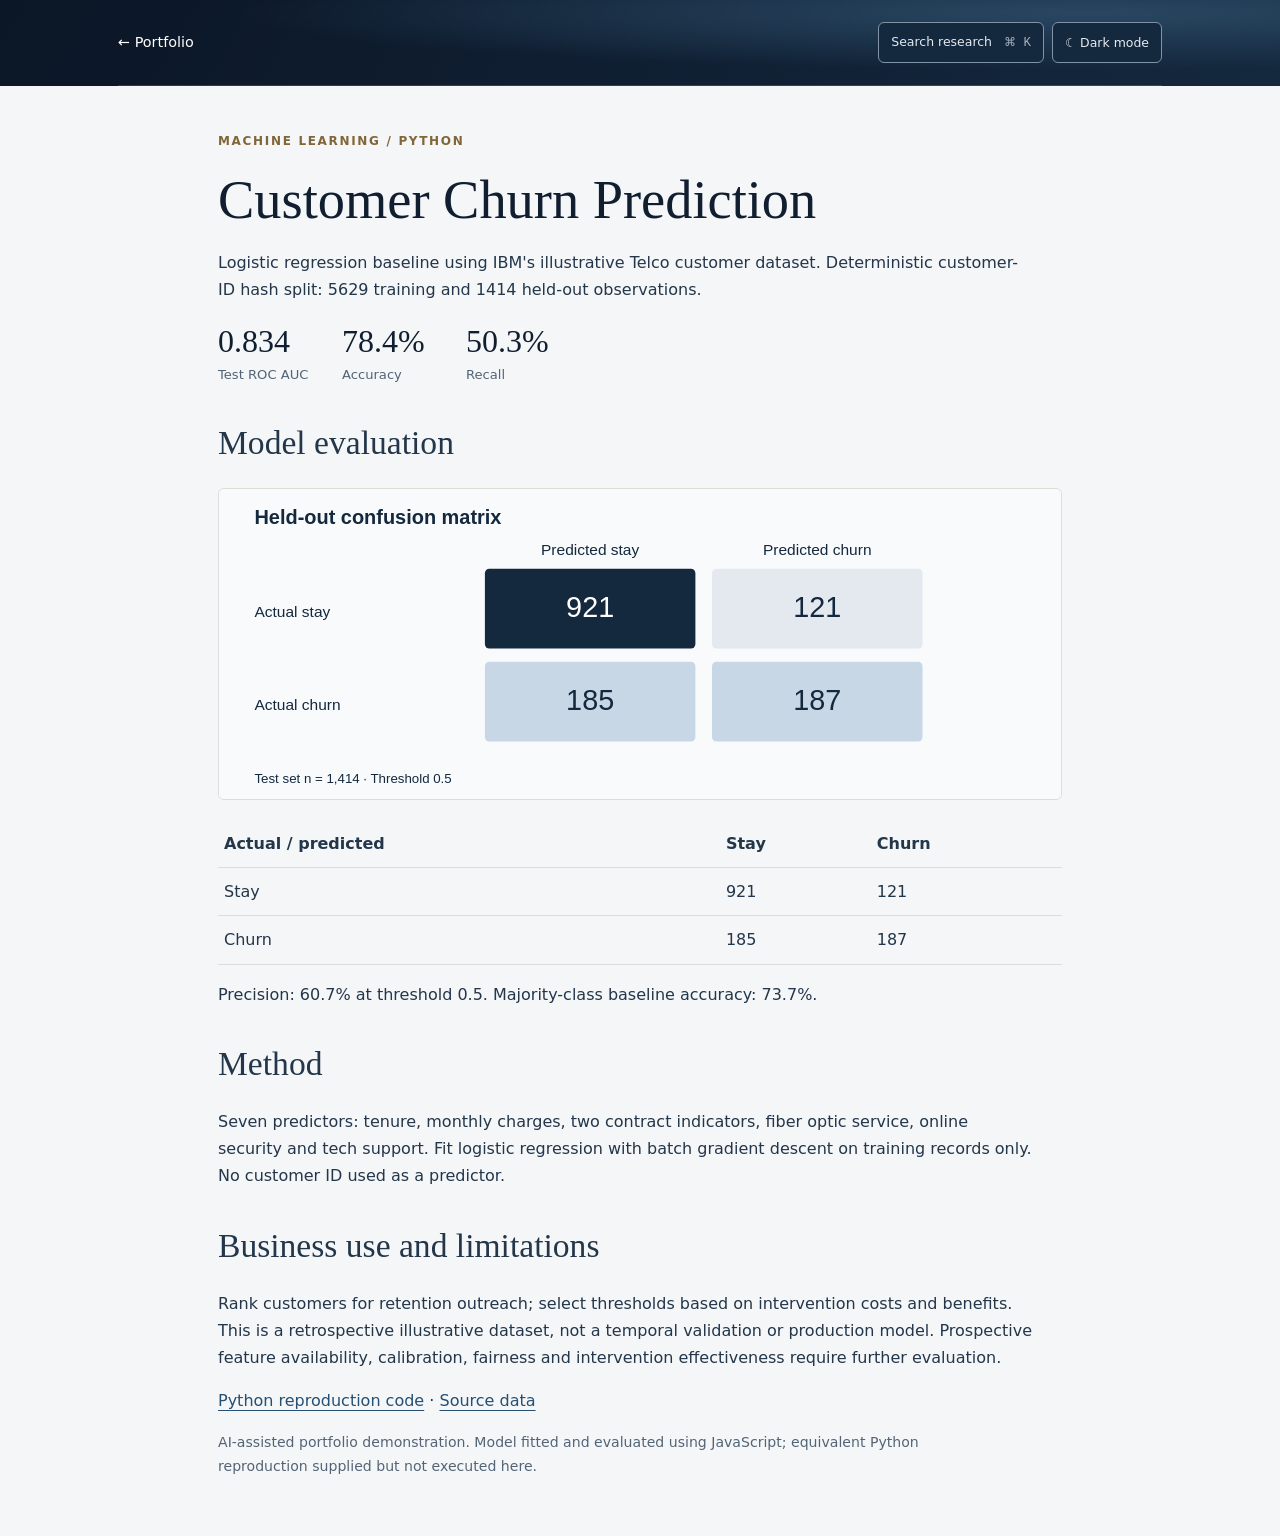
==== commit 894948fb: "Refresh versioned theme assets" ====
--- a/churn-model.html
+++ b/churn-model.html
@@ -1 +1 @@
-<!doctype html><html lang="en"><meta charset="utf-8"><meta name="viewport" content="width=device-width,initial-scale=1"><link rel="icon" href="assets/favicon.svg" type="image/svg+xml"><title>Churn Prediction | Huining Diao</title><link rel="stylesheet" href="assets/portfolio.css"><body><header><div class="wrap"><nav><a href="./">← Portfolio</a></nav></div></header><article><div class="kicker">Machine learning / Python</div><h1>Customer Churn Prediction</h1><p>Logistic regression baseline using IBM's illustrative Telco customer dataset. Deterministic customer-ID hash split: 5629 training and 1414 held-out observations.</p><div class="metrics"><div><strong>0.834</strong><span>Test ROC AUC</span></div><div><strong>78.4%</strong><span>Accuracy</span></div><div><strong>50.3%</strong><span>Recall</span></div></div><h2>Model evaluation</h2><img src="assets/churn-model.svg" alt="Model evaluation" width="760" height="280"><table><tr><th>Actual / predicted</th><th>Stay</th><th>Churn</th></tr><tr><td>Stay</td><td>921</td><td>121</td></tr><tr><td>Churn</td><td>185</td><td>187</td></tr></table><p>Precision: 60.7% at threshold 0.5. Majority-class baseline accuracy: 73.7%.</p><h2>Method</h2><p>Seven predictors: tenure, monthly charges, two contract indicators, fiber optic service, online security and tech support. Fit logistic regression with batch gradient descent on training records only. No customer ID used as a predictor.</p><h2>Business use and limitations</h2><p>Rank customers for retention outreach; select thresholds based on intervention costs and benefits. This is a retrospective illustrative dataset, not a temporal validation or production model. Prospective feature availability, calibration, fairness and intervention effectiveness require further evaluation.</p><p><a href="analysis/churn_model.py">Python reproduction code</a> · <a href="https://github.com/IBM/telco-customer-churn-on-icp4d/blob/master/data/Telco-Customer-Churn.csv">Source data</a></p><p class="meta">AI-assisted portfolio demonstration. Model fitted and evaluated using JavaScript; equivalent Python reproduction supplied but not executed here.</p></article><script src="assets/experience.js" defer></script></body></html>+<!doctype html><html lang="en"><meta charset="utf-8"><meta name="viewport" content="width=device-width,initial-scale=1"><link rel="icon" href="assets/favicon.svg" type="image/svg+xml"><title>Churn Prediction | Huining Diao</title><link rel="stylesheet" href="assets/portfolio.css?v=ffe4f4e"><body><header><div class="wrap"><nav><a href="./">← Portfolio</a></nav></div></header><article><div class="kicker">Machine learning / Python</div><h1>Customer Churn Prediction</h1><p>Logistic regression baseline using IBM's illustrative Telco customer dataset. Deterministic customer-ID hash split: 5629 training and 1414 held-out observations.</p><div class="metrics"><div><strong>0.834</strong><span>Test ROC AUC</span></div><div><strong>78.4%</strong><span>Accuracy</span></div><div><strong>50.3%</strong><span>Recall</span></div></div><h2>Model evaluation</h2><img src="assets/churn-model.svg" alt="Model evaluation" width="760" height="280"><table><tr><th>Actual / predicted</th><th>Stay</th><th>Churn</th></tr><tr><td>Stay</td><td>921</td><td>121</td></tr><tr><td>Churn</td><td>185</td><td>187</td></tr></table><p>Precision: 60.7% at threshold 0.5. Majority-class baseline accuracy: 73.7%.</p><h2>Method</h2><p>Seven predictors: tenure, monthly charges, two contract indicators, fiber optic service, online security and tech support. Fit logistic regression with batch gradient descent on training records only. No customer ID used as a predictor.</p><h2>Business use and limitations</h2><p>Rank customers for retention outreach; select thresholds based on intervention costs and benefits. This is a retrospective illustrative dataset, not a temporal validation or production model. Prospective feature availability, calibration, fairness and intervention effectiveness require further evaluation.</p><p><a href="analysis/churn_model.py">Python reproduction code</a> · <a href="https://github.com/IBM/telco-customer-churn-on-icp4d/blob/master/data/Telco-Customer-Churn.csv">Source data</a></p><p class="meta">AI-assisted portfolio demonstration. Model fitted and evaluated using JavaScript; equivalent Python reproduction supplied but not executed here.</p></article><script src="assets/experience.js?v=1c44c16" defer></script></body></html>
--- a/assets/portfolio.css
+++ b/assets/portfolio.css
@@ -66,3 +66,5 @@
 
 .studio-tools{display:flex;gap:8px;flex-wrap:wrap}.studio-tools button,.command-head button{font:inherit;font-size:.78rem;color:inherit;background:transparent;border:1px solid #8293a8;border-radius:5px;padding:7px 10px;cursor:pointer}.studio-tools kbd{margin-left:8px;opacity:.7}.studio-command{width:min(520px,92vw);max-height:80vh;overflow:auto;border:1px solid #8394a7;border-radius:12px;background:var(--paper);color:var(--ink);padding:22px;box-shadow:0 20px 80px #0005}.studio-command::backdrop{background:#071321aa}.command-head{display:flex;justify-content:space-between;align-items:center;font-weight:700}.studio-command input{width:100%;margin:16px 0;padding:12px;font:inherit;border:1px solid #8293a8;border-radius:6px;background:var(--paper);color:var(--ink)}#studio-results a{display:block;padding:9px;border-bottom:1px solid var(--line)}.reading-progress{position:fixed;top:0;left:0;height:3px;background:#b79a65;z-index:99;pointer-events:none}
 html[data-theme=dark]{--paper:#111d2c;--ink:#dce6ef;--navy:#e3eaf1;--line:#35465a;color-scheme:dark}html[data-theme=dark] .card,html[data-theme=dark] .stat-band>div,html[data-theme=dark] .pipeline-steps>div,html[data-theme=dark] .figure-card{background:#1b2b3e;border-color:#35465a}html[data-theme=dark] a{color:#a9d1ef}html[data-theme=dark] header a{color:#e3eaf1}html[data-theme=dark] .button{color:#14283e}html[data-theme=dark] .meta,html[data-theme=dark] .metrics span,html[data-theme=dark] .caption,html[data-theme=dark] .stat-band>div>span:last-child,html[data-theme=dark] .pipeline-steps p,html[data-theme=dark] .figure-card figcaption{color:#b8c9d9}html[data-theme=dark] .kicker{color:#dfc391}html[data-theme=dark] .stat-value,html[data-theme=dark] .pipeline-steps strong{color:#e3eaf1}html[data-theme=dark] .tags span{background:#24374c;color:#e3eaf1!important;border-color:#506278}html[data-theme=dark] .explorer{color:#172b43;color-scheme:light}html[data-theme=dark] .explorer a{color:#254f73}html[data-theme=dark] .project-controls button[aria-pressed=true]{background:#e0c693;color:#14283e}
+
+html[data-theme=dark] header{background:#101e30;color:#fff}html[data-theme=dark] .project-controls output,html[data-theme=dark] footer{color:#b8c9d9}.studio-tools button{background:#14283e;color:#e3eaf1;border:1px solid #8293a8;border-radius:6px;padding:8px 12px}.studio-tools button[aria-pressed=true]{border-color:#dfc391;color:#dfc391}
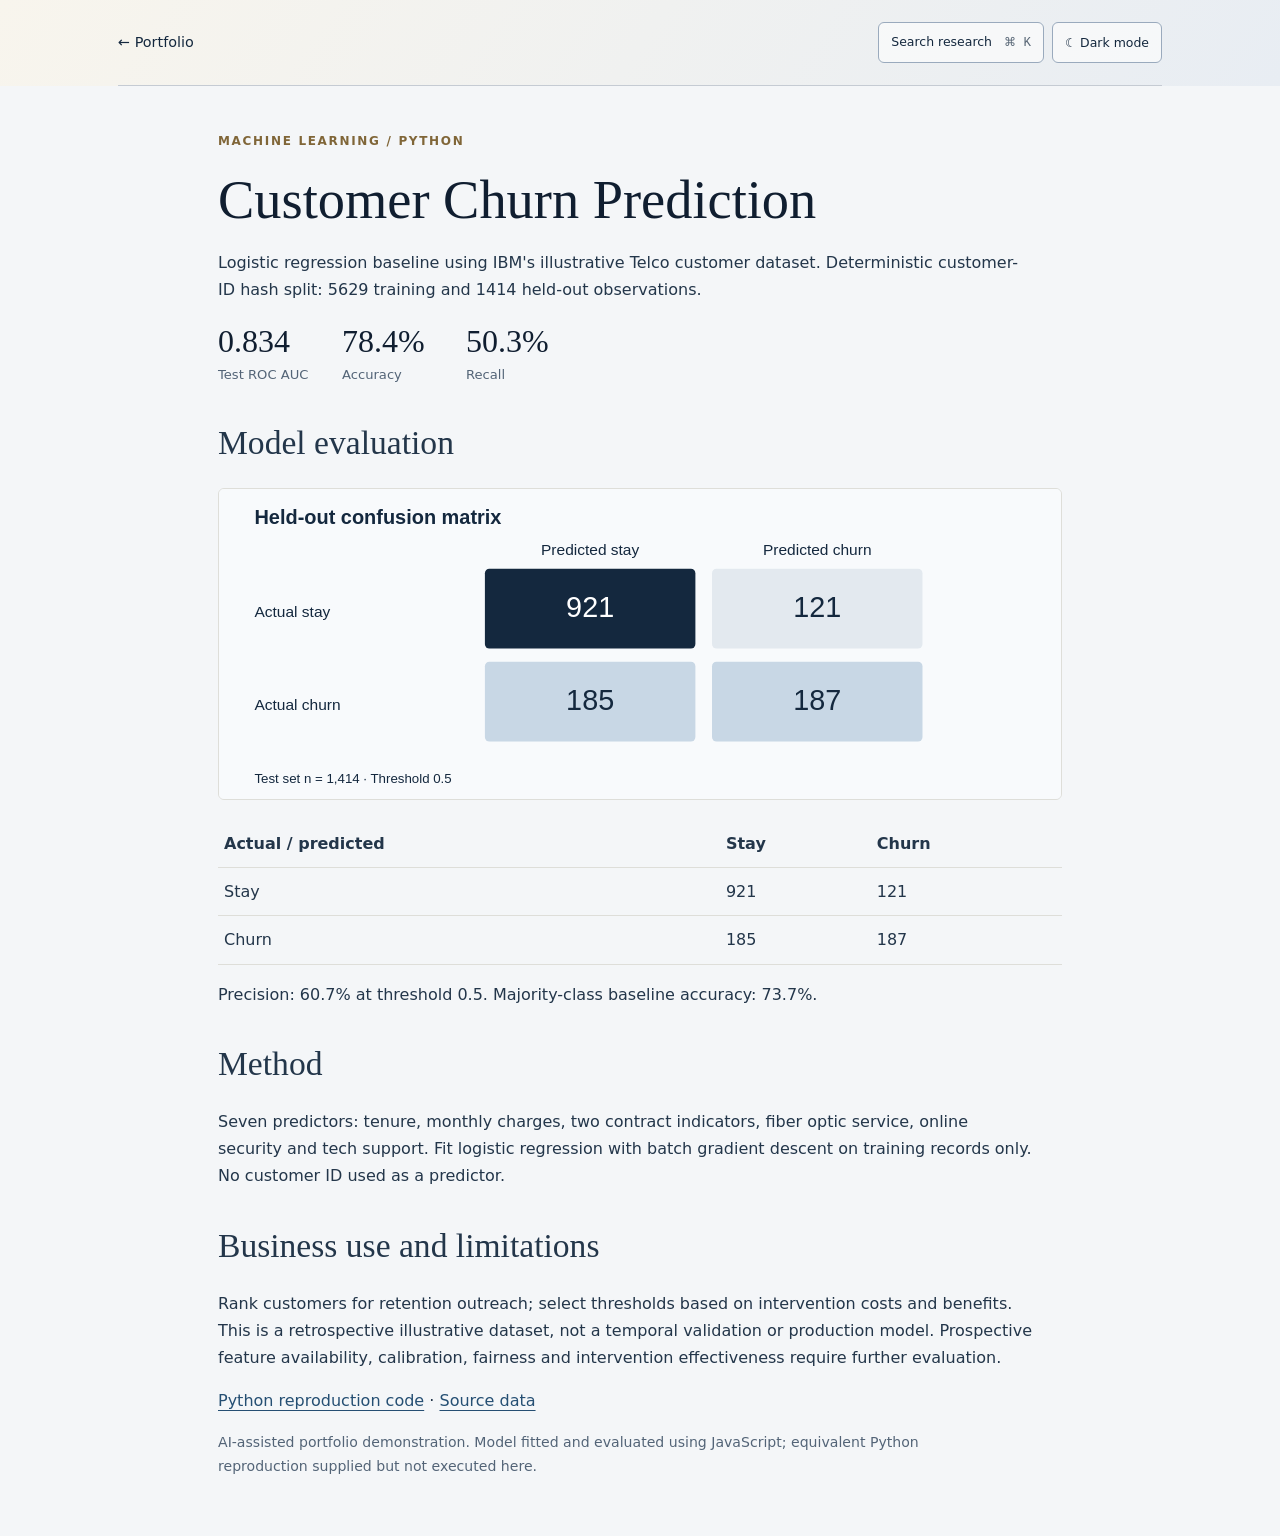
==== commit 073255cb: "Refresh executive theme stylesheet version" ====
--- a/churn-model.html
+++ b/churn-model.html
@@ -1 +1 @@
-<!doctype html><html lang="en"><meta charset="utf-8"><meta name="viewport" content="width=device-width,initial-scale=1"><link rel="icon" href="assets/favicon.svg" type="image/svg+xml"><title>Churn Prediction | Huining Diao</title><link rel="stylesheet" href="assets/portfolio.css?v=ffe4f4e"><body><header><div class="wrap"><nav><a href="./">← Portfolio</a></nav></div></header><article><div class="kicker">Machine learning / Python</div><h1>Customer Churn Prediction</h1><p>Logistic regression baseline using IBM's illustrative Telco customer dataset. Deterministic customer-ID hash split: 5629 training and 1414 held-out observations.</p><div class="metrics"><div><strong>0.834</strong><span>Test ROC AUC</span></div><div><strong>78.4%</strong><span>Accuracy</span></div><div><strong>50.3%</strong><span>Recall</span></div></div><h2>Model evaluation</h2><img src="assets/churn-model.svg" alt="Model evaluation" width="760" height="280"><table><tr><th>Actual / predicted</th><th>Stay</th><th>Churn</th></tr><tr><td>Stay</td><td>921</td><td>121</td></tr><tr><td>Churn</td><td>185</td><td>187</td></tr></table><p>Precision: 60.7% at threshold 0.5. Majority-class baseline accuracy: 73.7%.</p><h2>Method</h2><p>Seven predictors: tenure, monthly charges, two contract indicators, fiber optic service, online security and tech support. Fit logistic regression with batch gradient descent on training records only. No customer ID used as a predictor.</p><h2>Business use and limitations</h2><p>Rank customers for retention outreach; select thresholds based on intervention costs and benefits. This is a retrospective illustrative dataset, not a temporal validation or production model. Prospective feature availability, calibration, fairness and intervention effectiveness require further evaluation.</p><p><a href="analysis/churn_model.py">Python reproduction code</a> · <a href="https://github.com/IBM/telco-customer-churn-on-icp4d/blob/master/data/Telco-Customer-Churn.csv">Source data</a></p><p class="meta">AI-assisted portfolio demonstration. Model fitted and evaluated using JavaScript; equivalent Python reproduction supplied but not executed here.</p></article><script src="assets/experience.js?v=1c44c16" defer></script></body></html>+<!doctype html><html lang="en"><meta charset="utf-8"><meta name="viewport" content="width=device-width,initial-scale=1"><link rel="icon" href="assets/favicon.svg" type="image/svg+xml"><title>Churn Prediction | Huining Diao</title><link rel="stylesheet" href="assets/portfolio.css?v=882904c"><body><header><div class="wrap"><nav><a href="./">← Portfolio</a></nav></div></header><article><div class="kicker">Machine learning / Python</div><h1>Customer Churn Prediction</h1><p>Logistic regression baseline using IBM's illustrative Telco customer dataset. Deterministic customer-ID hash split: 5629 training and 1414 held-out observations.</p><div class="metrics"><div><strong>0.834</strong><span>Test ROC AUC</span></div><div><strong>78.4%</strong><span>Accuracy</span></div><div><strong>50.3%</strong><span>Recall</span></div></div><h2>Model evaluation</h2><img src="assets/churn-model.svg" alt="Model evaluation" width="760" height="280"><table><tr><th>Actual / predicted</th><th>Stay</th><th>Churn</th></tr><tr><td>Stay</td><td>921</td><td>121</td></tr><tr><td>Churn</td><td>185</td><td>187</td></tr></table><p>Precision: 60.7% at threshold 0.5. Majority-class baseline accuracy: 73.7%.</p><h2>Method</h2><p>Seven predictors: tenure, monthly charges, two contract indicators, fiber optic service, online security and tech support. Fit logistic regression with batch gradient descent on training records only. No customer ID used as a predictor.</p><h2>Business use and limitations</h2><p>Rank customers for retention outreach; select thresholds based on intervention costs and benefits. This is a retrospective illustrative dataset, not a temporal validation or production model. Prospective feature availability, calibration, fairness and intervention effectiveness require further evaluation.</p><p><a href="analysis/churn_model.py">Python reproduction code</a> · <a href="https://github.com/IBM/telco-customer-churn-on-icp4d/blob/master/data/Telco-Customer-Churn.csv">Source data</a></p><p class="meta">AI-assisted portfolio demonstration. Model fitted and evaluated using JavaScript; equivalent Python reproduction supplied but not executed here.</p></article><script src="assets/experience.js?v=1c44c16" defer></script></body></html>
--- a/assets/portfolio.css
+++ b/assets/portfolio.css
@@ -68,3 +68,25 @@
 html[data-theme=dark]{--paper:#111d2c;--ink:#dce6ef;--navy:#e3eaf1;--line:#35465a;color-scheme:dark}html[data-theme=dark] .card,html[data-theme=dark] .stat-band>div,html[data-theme=dark] .pipeline-steps>div,html[data-theme=dark] .figure-card{background:#1b2b3e;border-color:#35465a}html[data-theme=dark] a{color:#a9d1ef}html[data-theme=dark] header a{color:#e3eaf1}html[data-theme=dark] .button{color:#14283e}html[data-theme=dark] .meta,html[data-theme=dark] .metrics span,html[data-theme=dark] .caption,html[data-theme=dark] .stat-band>div>span:last-child,html[data-theme=dark] .pipeline-steps p,html[data-theme=dark] .figure-card figcaption{color:#b8c9d9}html[data-theme=dark] .kicker{color:#dfc391}html[data-theme=dark] .stat-value,html[data-theme=dark] .pipeline-steps strong{color:#e3eaf1}html[data-theme=dark] .tags span{background:#24374c;color:#e3eaf1!important;border-color:#506278}html[data-theme=dark] .explorer{color:#172b43;color-scheme:light}html[data-theme=dark] .explorer a{color:#254f73}html[data-theme=dark] .project-controls button[aria-pressed=true]{background:#e0c693;color:#14283e}
 
 html[data-theme=dark] header{background:#101e30;color:#fff}html[data-theme=dark] .project-controls output,html[data-theme=dark] footer{color:#b8c9d9}.studio-tools button{background:#14283e;color:#e3eaf1;border:1px solid #8293a8;border-radius:6px;padding:8px 12px}.studio-tools button[aria-pressed=true]{border-color:#dfc391;color:#dfc391}
+
+/* Executive Ivory / Midnight Intelligence */
+html[data-theme=light] header{background:linear-gradient(125deg,#f8f5ed,#e8edf3);color:#14283e}
+html[data-theme=light] header nav{border-color:#c5cbd3}
+html[data-theme=light] header nav a,html[data-theme=light] .hero .subtitle{color:#14283e}
+html[data-theme=light] .hero p{color:#43566a}
+html[data-theme=light] .eyebrow{color:#806638}
+html[data-theme=light] .hero-proof span{color:#30465c;border-color:#b9c4ce;background:#ffffff80}
+html[data-theme=light] .secondary-button{color:#14283e;border-color:#8b9bad}
+html[data-theme=light] .terminal{background:#ffffffd9;color:#14283e;border-color:#c5cbd3;box-shadow:0 18px 45px #14283e15}
+html[data-theme=light] .terminal-top,html[data-theme=light] .terminal-value,html[data-theme=light] .terminal a{color:#806638}
+html[data-theme=light] #terminal-label{color:#43566a}
+html[data-theme=light] .terminal-tabs button[aria-pressed=true]{background:#14283e;color:#fff;border-color:#14283e}
+html[data-theme=light] .studio-tools button{background:#fff9;color:#14283e;border-color:#9aaabd}
+html[data-theme=light] .lab{background:#e8eef4;color:#14283e;border:1px solid #c5cbd3}
+html[data-theme=light] .lab small,html[data-theme=light] .lab output,html[data-theme=light] .lab label{color:#14283e}
+html[data-theme=light] .lab svg text{fill:#14283e}
+html[data-theme=dark] header{background:radial-gradient(ellipse at 80% 15%,#253d55,#101e30 65%)}
+html[data-theme=dark] .terminal{background:#15283c}
+html[data-theme=dark] .lab{background:#172b40;color:#e3eaf1}
+html[data-theme=dark] .lab small,html[data-theme=dark] .lab output,html[data-theme=dark] .lab label{color:#e3eaf1}
+@media(prefers-reduced-motion:no-preference){body,header,.terminal,.card,.lab{transition:background-color .22s,color .22s,border-color .22s}}
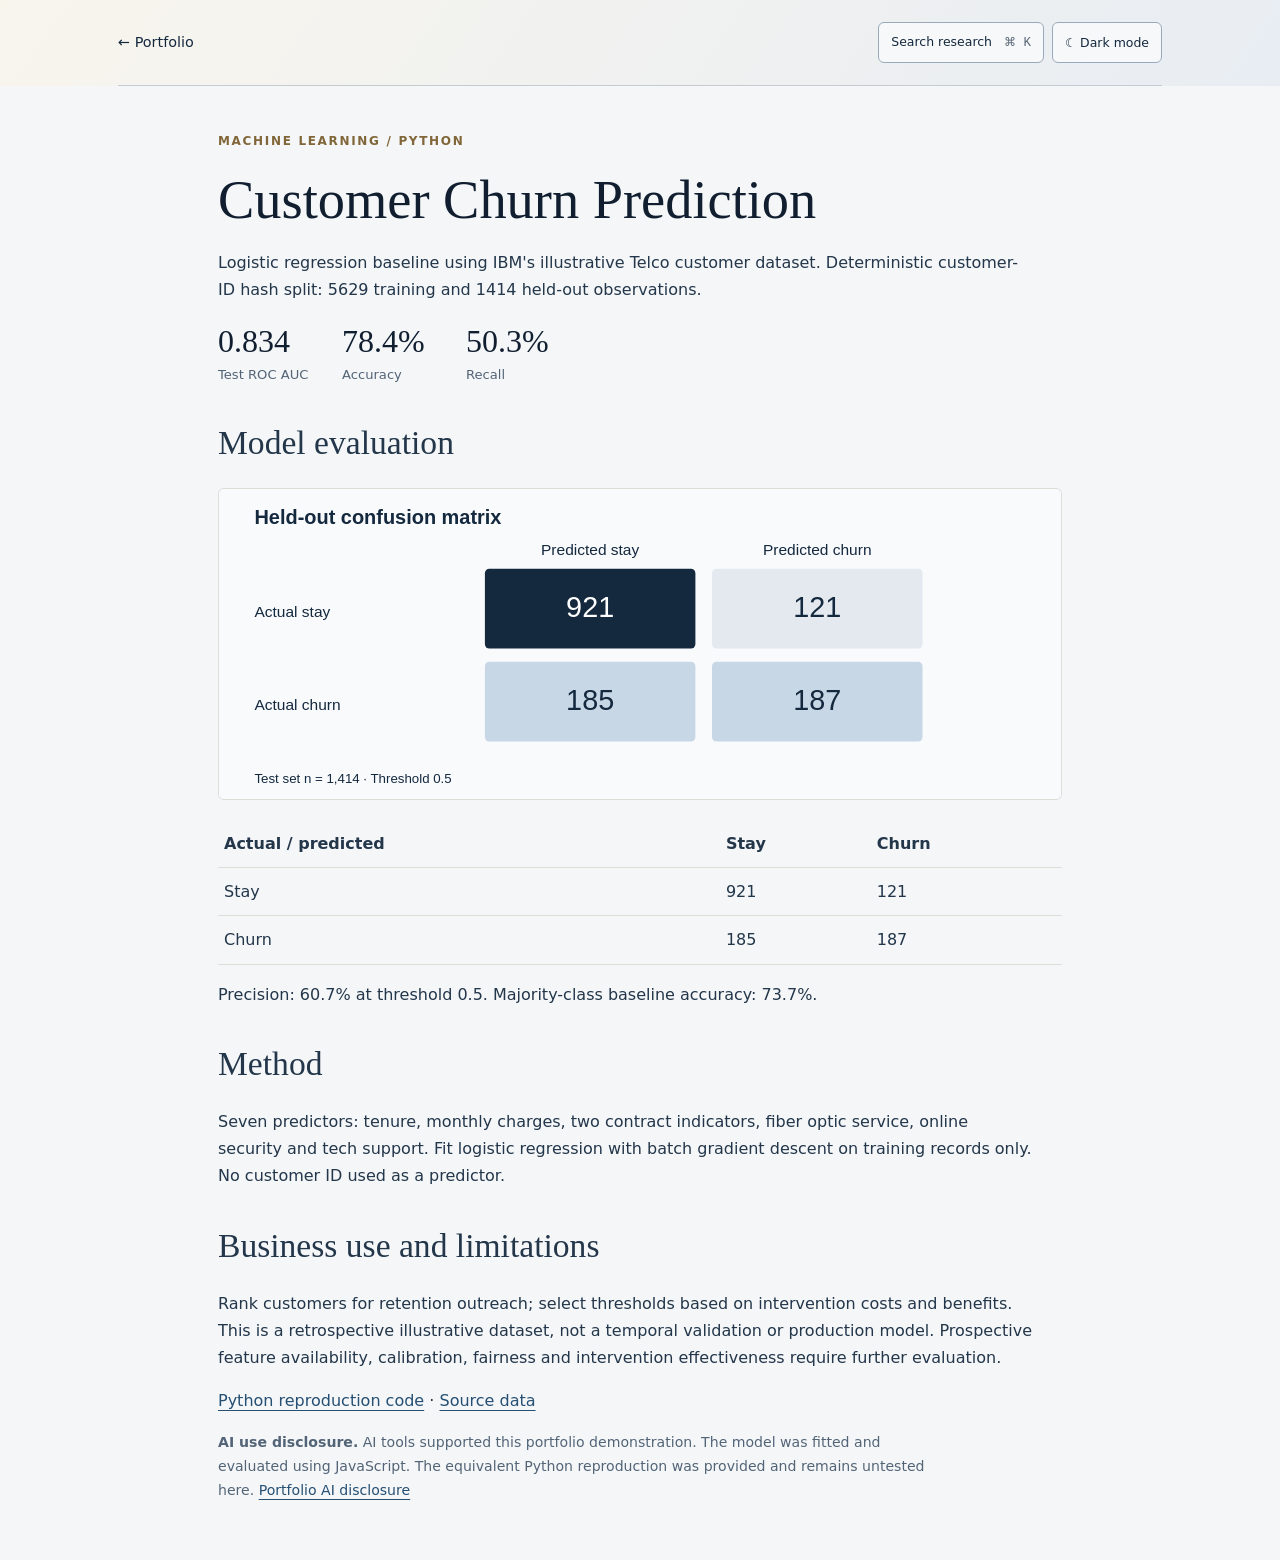
==== commit 77b02c5a: "Unify portfolio AI use disclosures" ====
--- a/churn-model.html
+++ b/churn-model.html
@@ -1 +1 @@
-<!doctype html><html lang="en"><meta charset="utf-8"><meta name="viewport" content="width=device-width,initial-scale=1"><link rel="icon" href="assets/favicon.svg" type="image/svg+xml"><title>Churn Prediction | Huining Diao</title><link rel="stylesheet" href="assets/portfolio.css?v=882904c"><body><header><div class="wrap"><nav><a href="./">← Portfolio</a></nav></div></header><article><div class="kicker">Machine learning / Python</div><h1>Customer Churn Prediction</h1><p>Logistic regression baseline using IBM's illustrative Telco customer dataset. Deterministic customer-ID hash split: 5629 training and 1414 held-out observations.</p><div class="metrics"><div><strong>0.834</strong><span>Test ROC AUC</span></div><div><strong>78.4%</strong><span>Accuracy</span></div><div><strong>50.3%</strong><span>Recall</span></div></div><h2>Model evaluation</h2><img src="assets/churn-model.svg" alt="Model evaluation" width="760" height="280"><table><tr><th>Actual / predicted</th><th>Stay</th><th>Churn</th></tr><tr><td>Stay</td><td>921</td><td>121</td></tr><tr><td>Churn</td><td>185</td><td>187</td></tr></table><p>Precision: 60.7% at threshold 0.5. Majority-class baseline accuracy: 73.7%.</p><h2>Method</h2><p>Seven predictors: tenure, monthly charges, two contract indicators, fiber optic service, online security and tech support. Fit logistic regression with batch gradient descent on training records only. No customer ID used as a predictor.</p><h2>Business use and limitations</h2><p>Rank customers for retention outreach; select thresholds based on intervention costs and benefits. This is a retrospective illustrative dataset, not a temporal validation or production model. Prospective feature availability, calibration, fairness and intervention effectiveness require further evaluation.</p><p><a href="analysis/churn_model.py">Python reproduction code</a> · <a href="https://github.com/IBM/telco-customer-churn-on-icp4d/blob/master/data/Telco-Customer-Churn.csv">Source data</a></p><p class="meta">AI-assisted portfolio demonstration. Model fitted and evaluated using JavaScript; equivalent Python reproduction supplied but not executed here.</p></article><script src="assets/experience.js?v=1c44c16" defer></script></body></html>+<!doctype html><html lang="en"><meta charset="utf-8"><meta name="viewport" content="width=device-width,initial-scale=1"><link rel="icon" href="assets/favicon.svg" type="image/svg+xml"><title>Churn Prediction | Huining Diao</title><link rel="stylesheet" href="assets/portfolio.css?v=2"><body><header><div class="wrap"><nav><a href="./">← Portfolio</a></nav></div></header><article><div class="kicker">Machine learning / Python</div><h1>Customer Churn Prediction</h1><p>Logistic regression baseline using IBM's illustrative Telco customer dataset. Deterministic customer-ID hash split: 5629 training and 1414 held-out observations.</p><div class="metrics"><div><strong>0.834</strong><span>Test ROC AUC</span></div><div><strong>78.4%</strong><span>Accuracy</span></div><div><strong>50.3%</strong><span>Recall</span></div></div><h2>Model evaluation</h2><img src="assets/churn-model.svg" alt="Model evaluation" width="760" height="280"><table><tr><th>Actual / predicted</th><th>Stay</th><th>Churn</th></tr><tr><td>Stay</td><td>921</td><td>121</td></tr><tr><td>Churn</td><td>185</td><td>187</td></tr></table><p>Precision: 60.7% at threshold 0.5. Majority-class baseline accuracy: 73.7%.</p><h2>Method</h2><p>Seven predictors: tenure, monthly charges, two contract indicators, fiber optic service, online security and tech support. Fit logistic regression with batch gradient descent on training records only. No customer ID used as a predictor.</p><h2>Business use and limitations</h2><p>Rank customers for retention outreach; select thresholds based on intervention costs and benefits. This is a retrospective illustrative dataset, not a temporal validation or production model. Prospective feature availability, calibration, fairness and intervention effectiveness require further evaluation.</p><p><a href="analysis/churn_model.py">Python reproduction code</a> · <a href="https://github.com/IBM/telco-customer-churn-on-icp4d/blob/master/data/Telco-Customer-Churn.csv">Source data</a></p><p class="meta"><strong>AI use disclosure.</strong> AI tools supported this portfolio demonstration. The model was fitted and evaluated using JavaScript. The equivalent Python reproduction was provided and remains untested here. <a href="./#ai-use">Portfolio AI disclosure</a></p></article><script src="assets/experience.js?v=1c44c16" defer></script></body></html>
--- a/assets/portfolio.css
+++ b/assets/portfolio.css
@@ -65,7 +65,7 @@
 @media(prefers-reduced-motion:reduce){.card{transition:none}}
 
 .studio-tools{display:flex;gap:8px;flex-wrap:wrap}.studio-tools button,.command-head button{font:inherit;font-size:.78rem;color:inherit;background:transparent;border:1px solid #8293a8;border-radius:5px;padding:7px 10px;cursor:pointer}.studio-tools kbd{margin-left:8px;opacity:.7}.studio-command{width:min(520px,92vw);max-height:80vh;overflow:auto;border:1px solid #8394a7;border-radius:12px;background:var(--paper);color:var(--ink);padding:22px;box-shadow:0 20px 80px #0005}.studio-command::backdrop{background:#071321aa}.command-head{display:flex;justify-content:space-between;align-items:center;font-weight:700}.studio-command input{width:100%;margin:16px 0;padding:12px;font:inherit;border:1px solid #8293a8;border-radius:6px;background:var(--paper);color:var(--ink)}#studio-results a{display:block;padding:9px;border-bottom:1px solid var(--line)}.reading-progress{position:fixed;top:0;left:0;height:3px;background:#b79a65;z-index:99;pointer-events:none}
-html[data-theme=dark]{--paper:#111d2c;--ink:#dce6ef;--navy:#e3eaf1;--line:#35465a;color-scheme:dark}html[data-theme=dark] .card,html[data-theme=dark] .stat-band>div,html[data-theme=dark] .pipeline-steps>div,html[data-theme=dark] .figure-card{background:#1b2b3e;border-color:#35465a}html[data-theme=dark] a{color:#a9d1ef}html[data-theme=dark] header a{color:#e3eaf1}html[data-theme=dark] .button{color:#14283e}html[data-theme=dark] .meta,html[data-theme=dark] .metrics span,html[data-theme=dark] .caption,html[data-theme=dark] .stat-band>div>span:last-child,html[data-theme=dark] .pipeline-steps p,html[data-theme=dark] .figure-card figcaption{color:#b8c9d9}html[data-theme=dark] .kicker{color:#dfc391}html[data-theme=dark] .stat-value,html[data-theme=dark] .pipeline-steps strong{color:#e3eaf1}html[data-theme=dark] .tags span{background:#24374c;color:#e3eaf1!important;border-color:#506278}html[data-theme=dark] .explorer{color:#172b43;color-scheme:light}html[data-theme=dark] .explorer a{color:#254f73}html[data-theme=dark] .project-controls button[aria-pressed=true]{background:#e0c693;color:#14283e}
+html[data-theme=dark]{--paper:#111d2c;--ink:#dce6ef;--navy:#e3eaf1;--line:#35465a;color-scheme:dark}html[data-theme=dark] .card,html[data-theme=dark] .stat-band>div,html[data-theme=dark] .pipeline-steps>div,html[data-theme=dark] .figure-card{background:#1b2b3e;border-color:#35465a}html[data-theme=dark] a{color:#a9d1ef}html[data-theme=dark] header a{color:#e3eaf1}html[data-theme=dark] .button{color:#14283e}html[data-theme=dark] .meta,html[data-theme=dark] .metrics span,html[data-theme=dark] .caption,html[data-theme=dark] .stat-band>div>span:last-child,html[data-theme=dark] .pipeline-steps p,html[data-theme=dark] .figure-card figcaption{color:#b8c9d9}html[data-theme=dark] .kicker{color:#dfc391}html[data-theme=dark] .stat-value,html[data-theme=dark] .pipeline-steps strong{color:#e3eaf1}html[data-theme=dark] .tags span{background:#24374c;color:#e3eaf1!important;border-color:#506278}html[data-theme=dark] .project-controls button[aria-pressed=true]{background:#e0c693;color:#14283e}
 
 html[data-theme=dark] header{background:#101e30;color:#fff}html[data-theme=dark] .project-controls output,html[data-theme=dark] footer{color:#b8c9d9}.studio-tools button{background:#14283e;color:#e3eaf1;border:1px solid #8293a8;border-radius:6px;padding:8px 12px}.studio-tools button[aria-pressed=true]{border-color:#dfc391;color:#dfc391}
 
@@ -89,4 +89,54 @@
 html[data-theme=dark] .terminal{background:#15283c}
 html[data-theme=dark] .lab{background:#172b40;color:#e3eaf1}
 html[data-theme=dark] .lab small,html[data-theme=dark] .lab output,html[data-theme=dark] .lab label{color:#e3eaf1}
-@media(prefers-reduced-motion:no-preference){body,header,.terminal,.card,.lab{transition:background-color .22s,color .22s,border-color .22s}}
+.map-controls {
+  display: flex;
+  flex-wrap: wrap;
+  gap: 8px;
+  margin: 12px 0;
+}
+.map-controls button {
+  min-height: 44px;
+  padding: 6px 12px;
+  border: 1px solid #94a3b8;
+  border-radius: 6px;
+  background: var(--paper);
+  color: var(--ink);
+  font: inherit;
+}
+.map-controls button:disabled { opacity: .6; }
+.map-controls button:enabled { cursor: pointer; }
+#world-map {
+  background: #e7eff7;
+  border: 1px solid #94a3b8;
+  border-radius: 8px;
+}
+#world-map.can-pan { cursor: grab; touch-action: none; }
+#world-map.can-pan:active { cursor: grabbing; }
+#world-map path { stroke: #fff; stroke-width: .5; }
+#world-map [data-country] { cursor: pointer; }
+#world-map [data-selected] {
+  stroke: #73430b;
+  stroke-width: 2;
+  vector-effect: non-scaling-stroke;
+}
+#world-map:focus-visible { outline: 3px solid #b45309; outline-offset: 3px; }
+html[data-theme=dark] .explorer {
+  background: #1b2b3e;
+  color: var(--ink);
+  color-scheme: dark;
+}
+html[data-theme=dark] .explorer a { color: #a9d1ef; }
+html[data-theme=dark] .explorer select {
+  background: var(--paper);
+  color: var(--ink);
+}
+html[data-theme=dark] #scatter {
+  background: #f1f5f9;
+  border-radius: 8px;
+}
+html[data-theme=dark] .pipeline-steps > div > span { color: #dfc391; }
+html[data-theme=dark] .ci-pill {
+  background: #24374c;
+  color: #b9e8cf;
+}
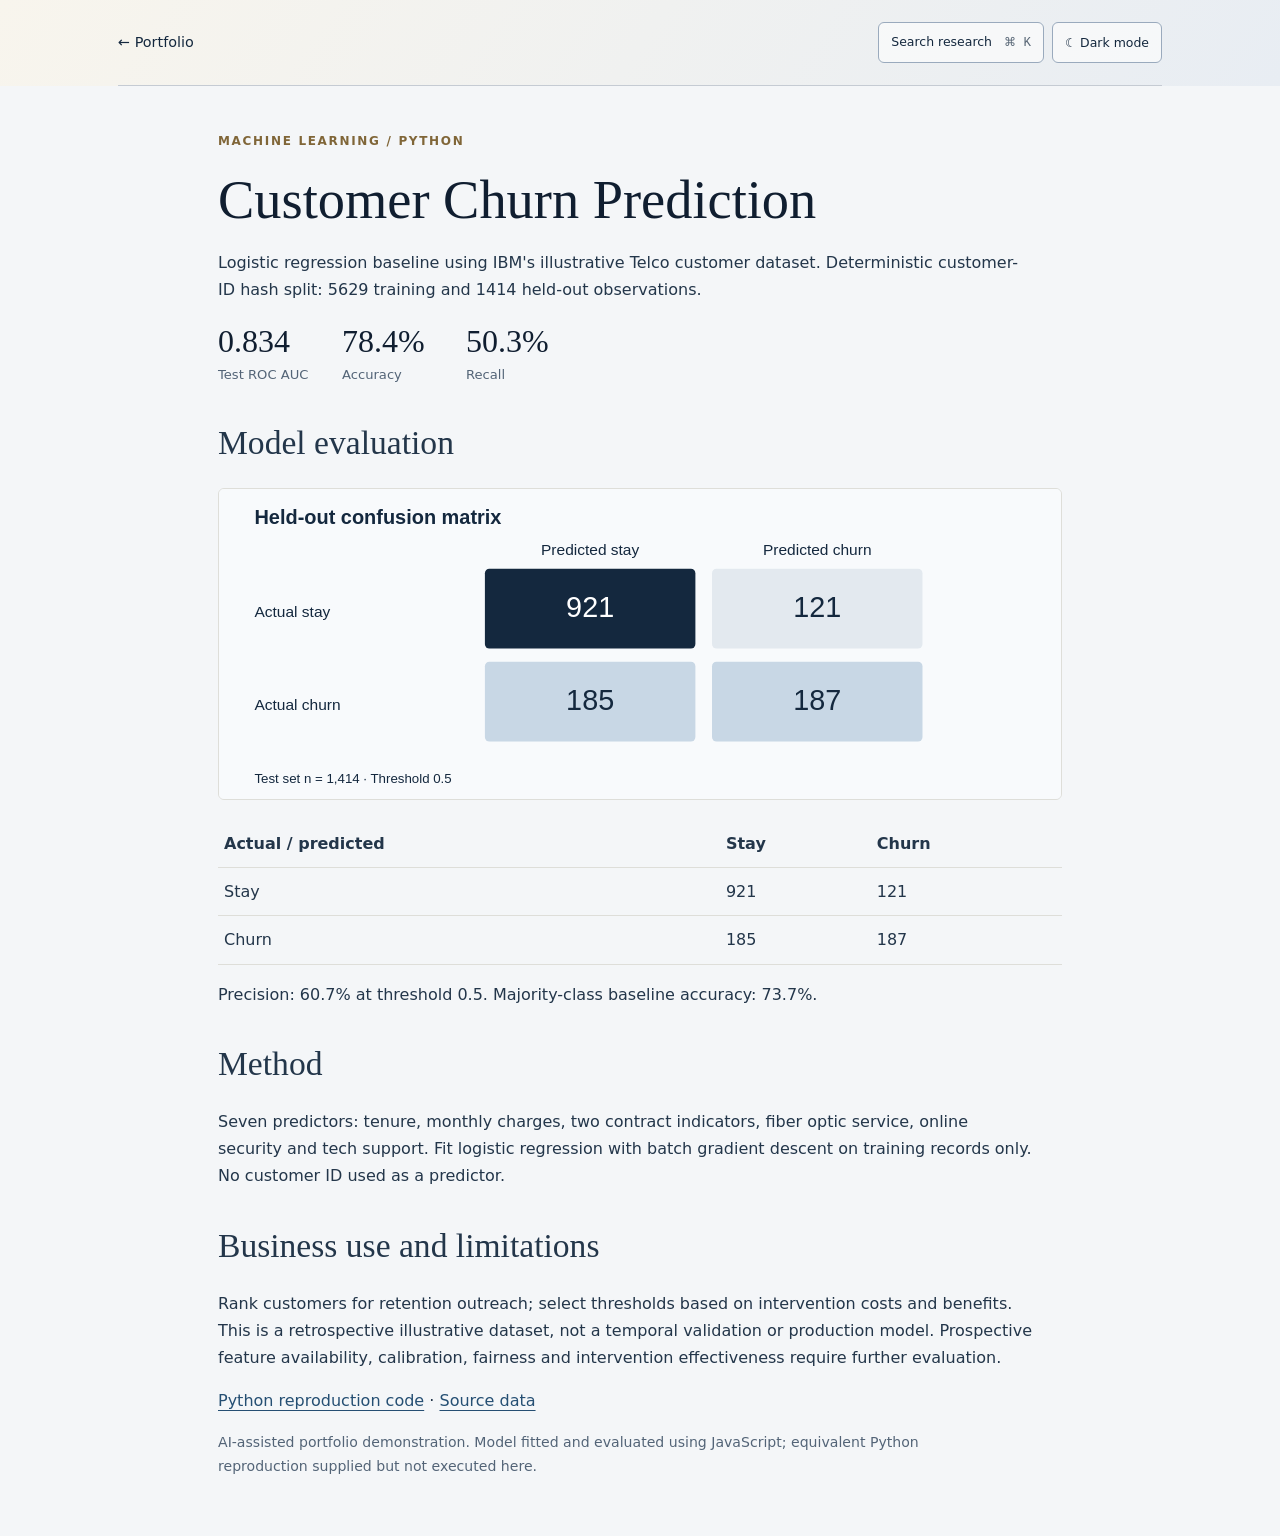
==== commit 698c5e0c: "Limit disclosure update to website debugging" ====
--- a/churn-model.html
+++ b/churn-model.html
@@ -1 +1 @@
-<!doctype html><html lang="en"><meta charset="utf-8"><meta name="viewport" content="width=device-width,initial-scale=1"><link rel="icon" href="assets/favicon.svg" type="image/svg+xml"><title>Churn Prediction | Huining Diao</title><link rel="stylesheet" href="assets/portfolio.css?v=2"><body><header><div class="wrap"><nav><a href="./">← Portfolio</a></nav></div></header><article><div class="kicker">Machine learning / Python</div><h1>Customer Churn Prediction</h1><p>Logistic regression baseline using IBM's illustrative Telco customer dataset. Deterministic customer-ID hash split: 5629 training and 1414 held-out observations.</p><div class="metrics"><div><strong>0.834</strong><span>Test ROC AUC</span></div><div><strong>78.4%</strong><span>Accuracy</span></div><div><strong>50.3%</strong><span>Recall</span></div></div><h2>Model evaluation</h2><img src="assets/churn-model.svg" alt="Model evaluation" width="760" height="280"><table><tr><th>Actual / predicted</th><th>Stay</th><th>Churn</th></tr><tr><td>Stay</td><td>921</td><td>121</td></tr><tr><td>Churn</td><td>185</td><td>187</td></tr></table><p>Precision: 60.7% at threshold 0.5. Majority-class baseline accuracy: 73.7%.</p><h2>Method</h2><p>Seven predictors: tenure, monthly charges, two contract indicators, fiber optic service, online security and tech support. Fit logistic regression with batch gradient descent on training records only. No customer ID used as a predictor.</p><h2>Business use and limitations</h2><p>Rank customers for retention outreach; select thresholds based on intervention costs and benefits. This is a retrospective illustrative dataset, not a temporal validation or production model. Prospective feature availability, calibration, fairness and intervention effectiveness require further evaluation.</p><p><a href="analysis/churn_model.py">Python reproduction code</a> · <a href="https://github.com/IBM/telco-customer-churn-on-icp4d/blob/master/data/Telco-Customer-Churn.csv">Source data</a></p><p class="meta"><strong>AI use disclosure.</strong> AI tools supported this portfolio demonstration. The model was fitted and evaluated using JavaScript. The equivalent Python reproduction was provided and remains untested here. <a href="./#ai-use">Portfolio AI disclosure</a></p></article><script src="assets/experience.js?v=1c44c16" defer></script></body></html>+<!doctype html><html lang="en"><meta charset="utf-8"><meta name="viewport" content="width=device-width,initial-scale=1"><link rel="icon" href="assets/favicon.svg" type="image/svg+xml"><title>Churn Prediction | Huining Diao</title><link rel="stylesheet" href="assets/portfolio.css?v=2"><body><header><div class="wrap"><nav><a href="./">← Portfolio</a></nav></div></header><article><div class="kicker">Machine learning / Python</div><h1>Customer Churn Prediction</h1><p>Logistic regression baseline using IBM's illustrative Telco customer dataset. Deterministic customer-ID hash split: 5629 training and 1414 held-out observations.</p><div class="metrics"><div><strong>0.834</strong><span>Test ROC AUC</span></div><div><strong>78.4%</strong><span>Accuracy</span></div><div><strong>50.3%</strong><span>Recall</span></div></div><h2>Model evaluation</h2><img src="assets/churn-model.svg" alt="Model evaluation" width="760" height="280"><table><tr><th>Actual / predicted</th><th>Stay</th><th>Churn</th></tr><tr><td>Stay</td><td>921</td><td>121</td></tr><tr><td>Churn</td><td>185</td><td>187</td></tr></table><p>Precision: 60.7% at threshold 0.5. Majority-class baseline accuracy: 73.7%.</p><h2>Method</h2><p>Seven predictors: tenure, monthly charges, two contract indicators, fiber optic service, online security and tech support. Fit logistic regression with batch gradient descent on training records only. No customer ID used as a predictor.</p><h2>Business use and limitations</h2><p>Rank customers for retention outreach; select thresholds based on intervention costs and benefits. This is a retrospective illustrative dataset, not a temporal validation or production model. Prospective feature availability, calibration, fairness and intervention effectiveness require further evaluation.</p><p><a href="analysis/churn_model.py">Python reproduction code</a> · <a href="https://github.com/IBM/telco-customer-churn-on-icp4d/blob/master/data/Telco-Customer-Churn.csv">Source data</a></p><p class="meta">AI-assisted portfolio demonstration. Model fitted and evaluated using JavaScript; equivalent Python reproduction supplied but not executed here.</p></article><script src="assets/experience.js?v=1c44c16" defer></script></body></html>
